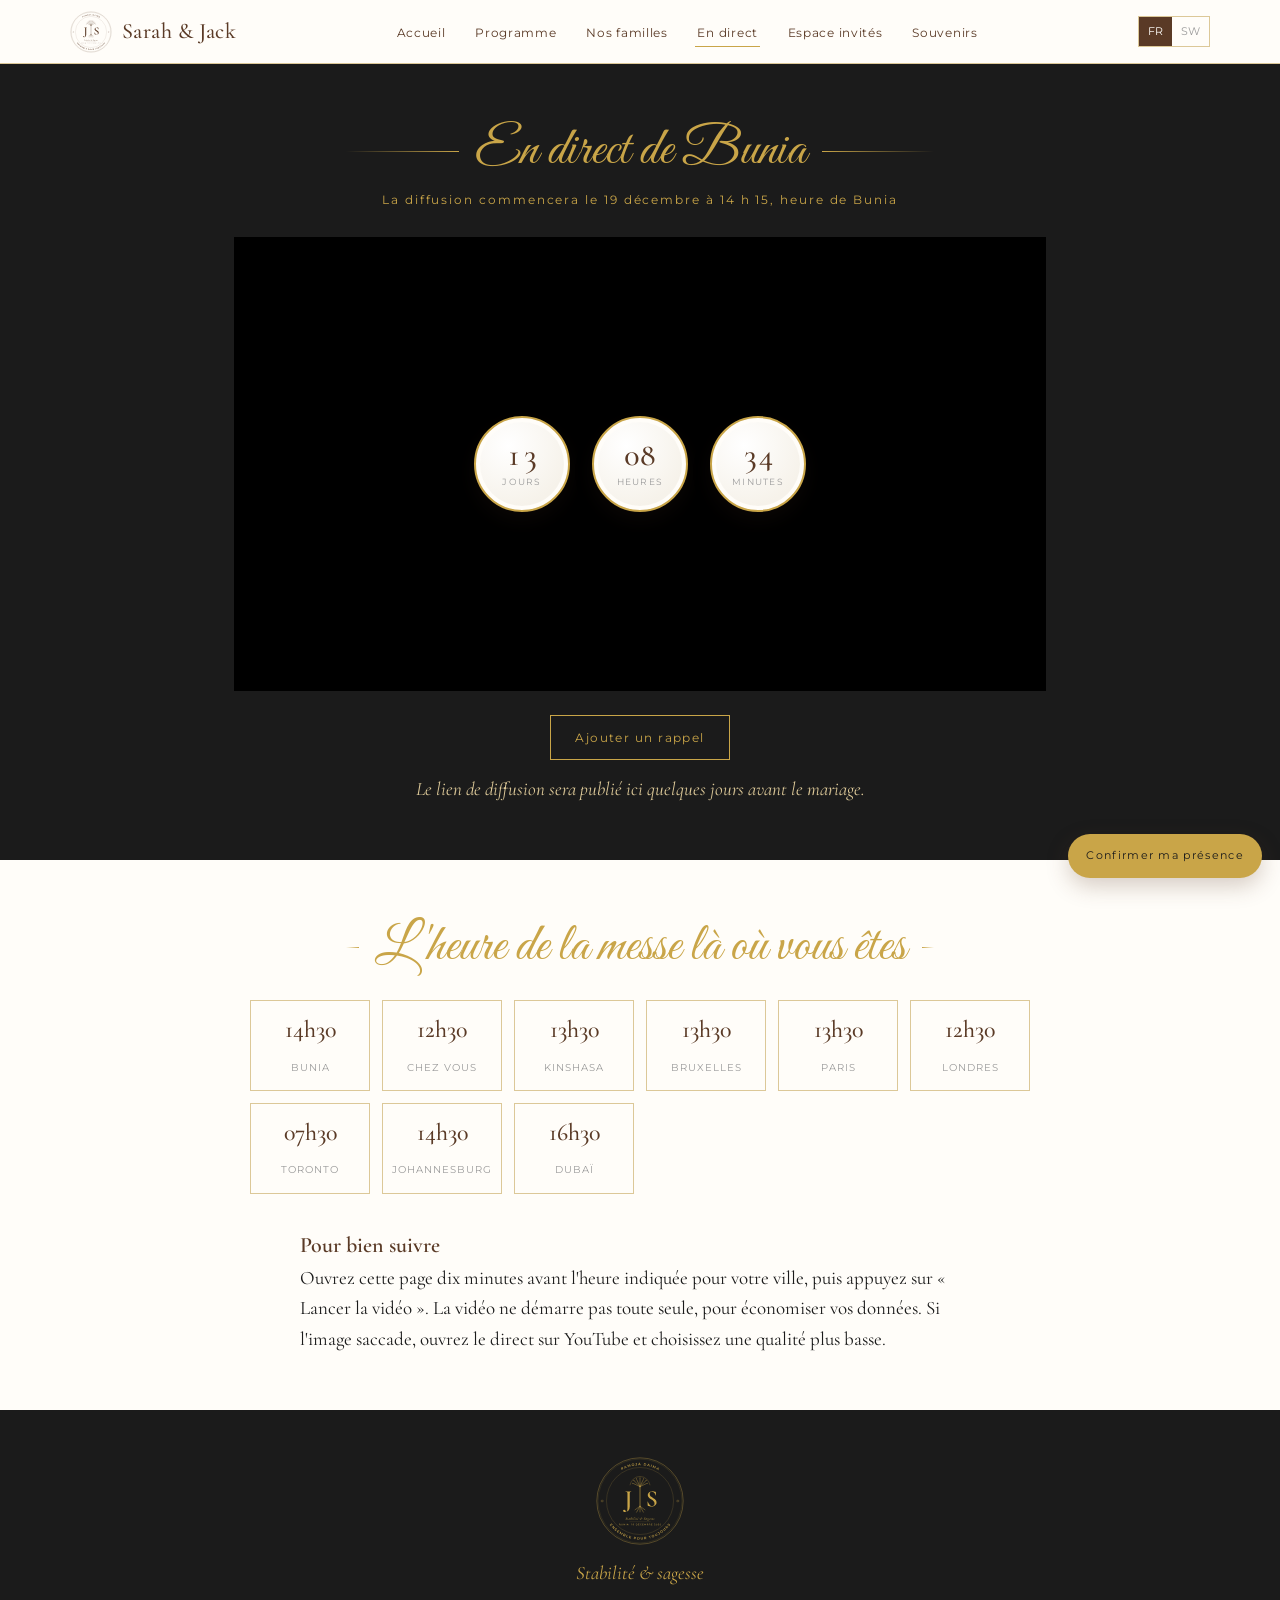
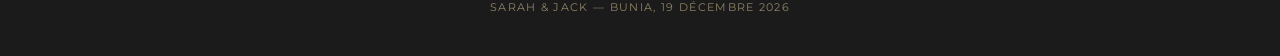
==== direct/index.html @ a88bd7ff "Integrate multipage site and animated florals" ====
<!DOCTYPE html>
<html lang="fr" data-racine="..">
<head>
<meta charset="UTF-8">
<meta name="viewport" content="width=device-width, initial-scale=1.0">
<title>En direct — Sarah &amp; Jack, 19 décembre 2026</title>
<meta name="description" content="Mariage de Sarah et Jack, Bunia, 19 décembre 2026. Pamoja daima.">
<link rel="icon" href="../assets/images/logo/favicon.png">
<link rel="manifest" href="../manifest.webmanifest">
<meta name="theme-color" content="#1B1B1B">
<link rel="preconnect" href="https://fonts.googleapis.com">
<link href="https://fonts.googleapis.com/css2?family=Cormorant+Garamond:ital,wght@0,400;0,500;0,600;1,400;1,500&family=Great+Vibes&family=Montserrat:wght@400;500;600&display=swap" rel="stylesheet">
<link rel="stylesheet" href="../assets/css/site.css">
<script src="../assets/js/config.js"></script>
<script src="../assets/data/translations.js"></script>
<script src="../assets/data/familles.js"></script>
<script src="../assets/data/faq.js"></script>
</head>
<body data-page="direct">
<header class="nav">
  <div class="in">
    <a class="logo" href="../index.html"><img src="../assets/images/logo/sceau-cafe.svg" alt="Monogramme J et S"><b>Sarah &amp; Jack</b></a>
    <nav aria-label="Navigation principale"><ul>
      <li><a href="../index.html" data-nav="accueil" data-i18n="nav.accueil">Accueil</a></li>
      <li><a href="../programme/index.html" data-nav="programme" data-i18n="nav.programme">Programme</a></li>
      <li><a href="../familles/index.html" data-nav="familles" data-i18n="nav.familles">Nos familles</a></li>
      <li><a href="../direct/index.html" data-nav="direct" data-i18n="nav.direct">En direct</a></li>
      <li><a href="../invites/index.html" data-nav="invites" data-i18n="nav.invites">Espace invités</a></li>
      <li><a href="../souvenirs/index.html" data-nav="souvenirs" data-i18n="nav.souvenirs">Souvenirs</a></li>
    </ul></nav>
    <div class="lang" role="group" aria-label="Langue"><button data-lang="fr" aria-pressed="true">FR</button><button data-lang="sw" aria-pressed="false">SW</button></div>
  </div>
</header>


<section class="sombre">
  <div class="colonne">
    <div class="orne"><h1 id="direct-titre" data-i18n="direct.titre">En direct de Bunia</h1></div>
    <p class="direct-etat" id="direct-etat"></p>
    <div class="ecran" id="ecran"></div>
    <div class="rediff cache" id="rediff"></div>
    <p class="centre" style="margin-top:20px;display:flex;gap:10px;justify-content:center;flex-wrap:wrap">
      <a class="lien" id="ouvrir-yt" href="#" target="_blank" rel="noopener" data-requiert="youtube" data-i18n="direct.ouvrir">Ouvrir sur YouTube</a>
      <a class="lien" href="#" data-ics="direct" data-i18n="direct.rappel">Ajouter un rappel</a>
    </p>
    <p class="centre" style="margin-top:14px;color:var(--champ);font-style:italic" data-requiert-aucun="youtube">Le lien de diffusion sera publié ici quelques jours avant le mariage.</p>
  </div>
</section>
<section>
  <div class="colonne">
    <div class="orne"><h2 data-i18n="direct.fuseaux">L'heure de la messe là où vous êtes</h2></div>
    <div class="fuseaux" id="fuseaux"></div>
    <div class="etroit" style="margin-top:34px">
      <h3 style="font-weight:600;font-size:22px;color:var(--cafe)">Pour bien suivre</h3>
      <p>Ouvrez cette page dix minutes avant l'heure indiquée pour votre ville, puis appuyez sur « Lancer la vidéo ». La vidéo ne démarre pas toute seule, pour économiser vos données. Si l'image saccade, ouvrez le direct sur YouTube et choisissez une qualité plus basse.</p>
      <p style="margin-top:12px" data-requiert="assistanceJourJ"><span data-i18n="direct.aide">Besoin d'aide le jour J ?</span> <a data-wa="Bonjour, j'ai besoin d'aide pour suivre le direct du mariage.">Écrivez-nous sur WhatsApp</a>.</p>
    </div>
  </div>
</section>


<footer>
  <img src="../assets/images/logo/sceau-or.svg" alt="">
  <p class="devise" data-i18n="pied.devise">Stabilité &amp; sagesse</p>
  <p class="sans">SARAH &amp; JACK — BUNIA, 19 DÉCEMBRE 2026</p>
</footer>

<a class="flottant" id="flottant" href="../invites/index.html#rsvp"><span data-i18n="rsvp.bouton">Confirmer ma présence</span></a>

<nav class="bas" aria-label="Navigation mobile">
  <a href="../index.html" data-nav="accueil"><svg viewBox="0 0 24 24"><path d="M3 11l9-8 9 8v10H3z"/></svg><span data-i18n="nav.accueil">Accueil</span></a>
  <a href="../programme/index.html" data-nav="programme"><svg viewBox="0 0 24 24"><circle cx="12" cy="12" r="9"/><path d="M12 7v5l3 2"/></svg><span data-i18n="nav.programme">Programme</span></a>
  <a href="../familles/index.html" data-nav="familles"><svg viewBox="0 0 24 24"><path d="M12 21V11M12 11c-4 0-6-3-6-6 3 0 6 2 6 6zm0 0c4 0 6-3 6-6-3 0-6 2-6 6zM6 21h12"/></svg><span>Familles</span></a>
  <a href="../direct/index.html" data-nav="direct"><svg viewBox="0 0 24 24"><rect x="3" y="5" width="18" height="14" rx="2"/><path d="M10 9l5 3-5 3z"/></svg><span>Direct</span></a>
  <button data-ouvre-feuille><svg viewBox="0 0 24 24"><path d="M4 7h16M4 12h16M4 17h16"/></svg><span data-i18n="nav.plus">Plus</span></button>
</nav>
<div class="feuille" id="feuille"><div class="panneau">
  <button class="fermer" data-ferme-feuille aria-label="Fermer">×</button>
  <a href="../invites/index.html#rsvp">RSVP</a>
  <a href="../invites/index.html#venir" data-i18n="invites.venir">Venir à Bunia</a>
  <a href="../invites/index.html#tenues" data-i18n="invites.tenues">Tenues</a>
  <a href="../invites/index.html#cadeaux" data-i18n="invites.cadeaux">Cadeaux</a>
  <a href="../invites/index.html#table" data-i18n="invites.table">Ma table</a>
  <a href="../invites/index.html#faq" data-i18n="invites.faq">Questions fréquentes</a>
  <a href="../souvenirs/index.html" data-i18n="nav.souvenirs">Souvenirs</a>
</div></div>

<script src="../assets/js/app.js"></script>
<script src="../assets/js/pages.js"></script>
</body>
</html>
---- assets/css/site.css ----
:root{
  --noir:#1B1B1B;--or:#C9A548;--champ:#DCC898;--ivoire:#F6F2EA;--cafe:#5A3A26;--gris:#9C9C9C;--blanc:#FFFDF9;--sable:#D5BE9A;
  --nav-h:64px;--bas-h:62px;
}
*{margin:0;padding:0;box-sizing:border-box}
html{scroll-behavior:smooth;overflow-x:hidden}
body{font-family:'Cormorant Garamond',Georgia,serif;font-size:19px;line-height:1.6;color:var(--noir);background:var(--blanc);padding-top:var(--nav-h);overflow-x:hidden}
img{max-width:100%;display:block}
a{color:inherit}
a:focus-visible,button:focus-visible,input:focus-visible,select:focus-visible,textarea:focus-visible{outline:2px solid var(--or);outline-offset:3px}
.script{font-family:'Great Vibes',cursive;font-weight:400}
.sans{font-family:'Montserrat',Arial,sans-serif}
.cache{display:none!important}
.visually-hidden{position:absolute;width:1px;height:1px;overflow:hidden;clip:rect(0 0 0 0)}

/* ---------- navigation haute ---------- */
.nav{position:fixed;top:0;left:0;right:0;height:var(--nav-h);z-index:20;background:rgba(255,253,249,.94);backdrop-filter:blur(8px);border-bottom:1px solid var(--champ)}
.nav .in{max-width:1180px;margin:0 auto;height:100%;display:flex;align-items:center;justify-content:space-between;padding:0 20px;gap:16px}
.nav .logo{display:flex;align-items:center;gap:10px;text-decoration:none}
.nav .logo img{width:42px;height:42px}
.nav .logo b{font-weight:500;font-size:22px;color:var(--cafe);letter-spacing:.02em}
.nav ul{display:flex;gap:clamp(12px,2vw,28px);list-style:none}
.nav ul a{font-family:'Montserrat',sans-serif;font-size:12px;letter-spacing:.06em;text-decoration:none;color:var(--cafe);padding:6px 2px;border-bottom:1.5px solid transparent}
.nav ul a[aria-current=page]{border-bottom-color:var(--or)}
.lang{font-family:'Montserrat',sans-serif;font-size:11px;letter-spacing:.1em;display:flex;border:1px solid var(--champ)}
.lang button{font:inherit;background:none;border:0;padding:6px 9px;color:var(--gris);cursor:pointer}
.lang button[aria-pressed=true]{background:var(--cafe);color:var(--blanc)}
@media (max-width:820px){.nav ul{display:none} body{padding-bottom:var(--bas-h)}}

/* ---------- barre basse mobile ---------- */
.bas{display:none;position:fixed;bottom:0;left:0;right:0;height:var(--bas-h);z-index:20;background:var(--blanc);border-top:1px solid var(--champ);padding-bottom:env(safe-area-inset-bottom)}
.bas a,.bas button{flex:1;display:flex;flex-direction:column;align-items:center;justify-content:center;gap:3px;text-decoration:none;font-family:'Montserrat',sans-serif;font-size:10px;letter-spacing:.06em;color:var(--gris);background:none;border:0;cursor:pointer}
.bas a[aria-current=page]{color:var(--cafe)}
.bas svg{width:22px;height:22px;stroke:currentColor;fill:none;stroke-width:1.5;stroke-linecap:round;stroke-linejoin:round}
@media (max-width:820px){.bas{display:flex}}
.feuille{position:fixed;inset:0;z-index:30;background:rgba(27,27,27,.5);display:none}
.feuille.on{display:block}
.feuille .panneau{position:absolute;left:0;right:0;bottom:0;background:var(--blanc);border-radius:18px 18px 0 0;padding:16px 20px calc(20px + env(safe-area-inset-bottom))}
.feuille .panneau a{display:block;padding:13px 4px;border-bottom:1px solid var(--ivoire);text-decoration:none;font-size:20px;color:var(--cafe)}
.feuille .fermer{float:right;font:inherit;background:none;border:0;font-size:26px;color:var(--gris);cursor:pointer}

/* ---------- bouton RSVP flottant ---------- */
.flottant{position:fixed;right:18px;bottom:calc(var(--bas-h) + 14px);z-index:19;font-family:'Montserrat',sans-serif;font-size:11px;letter-spacing:.12em;text-decoration:none;background:var(--or);color:var(--noir);padding:13px 18px;border-radius:999px;box-shadow:0 8px 22px rgba(90,58,38,.25)}
.flottant.fait{background:var(--cafe);color:var(--blanc)}
@media (min-width:821px){.flottant{bottom:22px}}

/* ---------- éléments communs ---------- */
.colonne{max-width:1080px;margin:0 auto;padding:0 20px}
.etroit{max-width:720px;margin:0 auto;padding:0 20px}
section{padding:56px 0}
.orne{display:flex;align-items:center;justify-content:center;gap:16px;margin:0 auto 8px;max-width:620px;padding:0 16px}
.orne::before,.orne::after{content:"";flex:1;height:1px;background:linear-gradient(90deg,transparent,var(--or))}
.orne::after{background:linear-gradient(90deg,var(--or),transparent)}
.orne h1,.orne h2{font-family:'Great Vibes',cursive;font-weight:400;font-size:clamp(34px,6.5vw,54px);color:var(--or);text-align:center;line-height:1.15}
@media (min-width:700px){.orne h1,.orne h2{white-space:nowrap}}
body[data-page=invites] .flottant{display:none}
.sous{font-family:'Montserrat',sans-serif;font-size:12px;letter-spacing:.14em;color:var(--gris);text-align:center}
.centre{text-align:center}
.bouton{display:inline-block;font-family:'Montserrat',sans-serif;font-size:12px;letter-spacing:.14em;text-decoration:none;padding:14px 30px;background:var(--or);color:var(--noir);border:1px solid var(--or);cursor:pointer;transition:background .2s}
.bouton:hover{background:var(--champ)}
.lien{display:inline-block;font-family:'Montserrat',sans-serif;font-size:12px;letter-spacing:.12em;text-decoration:none;padding:12px 24px;border:1px solid var(--cafe);color:var(--cafe);background:transparent;cursor:pointer;transition:background .2s,color .2s}
.lien:hover{background:var(--cafe);color:var(--blanc)}
.sombre{background:var(--noir);color:var(--ivoire)}
.sombre .orne h2{color:var(--or)} .sombre .lien{border-color:var(--or);color:var(--or)} .sombre .lien:hover{background:var(--or);color:var(--noir)}
.ivoire{background:var(--ivoire)}
.compte{display:flex;justify-content:center;gap:clamp(8px,2.4vw,22px);flex-wrap:wrap}
.compte div{width:clamp(66px,16vw,96px);height:clamp(66px,16vw,96px);border-radius:50%;border:2px solid var(--or);background:radial-gradient(circle at 35% 30%,#fff,var(--ivoire) 70%);display:flex;flex-direction:column;justify-content:center;align-items:center;box-shadow:inset 0 0 0 4px var(--blanc),0 8px 20px rgba(90,58,38,.12)}
.compte b{font-size:clamp(22px,4.5vw,32px);font-weight:500;color:var(--cafe);line-height:1;font-variant-numeric:tabular-nums}
.compte span{font-family:'Montserrat',sans-serif;font-size:9px;letter-spacing:.14em;color:var(--gris);margin-top:4px;text-transform:uppercase}
.bandeau-jour{background:var(--or);color:var(--noir);text-align:center;font-family:'Montserrat',sans-serif;font-size:12px;letter-spacing:.12em;padding:10px 16px}

/* ---------- accueil ---------- */
.heros{display:grid;grid-template-columns:1.05fr 1fr;gap:40px;align-items:center;padding:40px 20px 20px;max-width:1080px;margin:0 auto}
.heros .photo{position:relative;isolation:isolate}
.heros .portrait{position:relative;z-index:1;clip-path:url(#tache);width:100%}
.heros .fleur{position:absolute;z-index:2;top:0;width:clamp(190px,21vw,300px);pointer-events:none;opacity:1}
.heros .fleur img{width:100%;height:auto;clip-path:none}
.heros .fleur-gauche{left:-38%;animation:fleur-entree-gauche .9s cubic-bezier(.2,.75,.3,1) both}
.heros .fleur-droite{right:-55%;animation:fleur-entree-droite .9s .14s cubic-bezier(.2,.75,.3,1) both}
.heros .fleur-gauche img{transform-origin:78% 78%;animation:fleur-balance-gauche 6.5s .9s ease-in-out infinite}
.heros .fleur-droite img{transform-origin:22% 78%;transform:scaleX(-1);animation:fleur-balance-droite 7.2s 1.05s ease-in-out infinite}
@keyframes fleur-entree-gauche{from{opacity:0;transform:translate(-22px,14px) scale(.94)}to{opacity:1;transform:translate(0) scale(1)}}
@keyframes fleur-entree-droite{from{opacity:0;transform:translate(22px,14px) scale(.94)}to{opacity:1;transform:translate(0) scale(1)}}
@keyframes fleur-balance-gauche{0%,100%{transform:rotate(-2.2deg) translateY(0)}50%{transform:rotate(2.2deg) translateY(-7px)}}
@keyframes fleur-balance-droite{0%,100%{transform:scaleX(-1) rotate(-2deg) translateY(0)}50%{transform:scaleX(-1) rotate(2deg) translateY(-6px)}}
.heros .texte{text-align:center}
.bandeau{display:inline-block;background:var(--cafe);padding:1.5px;clip-path:polygon(18px 0,calc(100% - 18px) 0,100% 50%,calc(100% - 18px) 100%,18px 100%,0 50%)}
.bandeau .in{background:var(--blanc);padding:8px 40px;clip-path:polygon(17px 0,calc(100% - 17px) 0,calc(100% - 1.5px) 50%,calc(100% - 17px) 100%,17px 100%,1.5px 50%)}
.bandeau h1{font-weight:500;font-size:clamp(40px,7vw,64px);line-height:1.05;color:var(--cafe)}
.bandeau h1 span{color:var(--or);font-style:italic}
.heros .devise{font-style:italic;color:var(--cafe);margin-top:12px}
.heros .date{font-size:22px;margin:14px 0 20px}
.heros .compte{margin-bottom:26px}
@media (max-width:820px){.heros{grid-template-columns:1fr;gap:20px;padding-top:34px}.heros .photo{max-width:420px;margin:0 auto}.heros .fleur{top:-4%;width:clamp(145px,36vw,210px)}.heros .fleur-gauche{left:-20%}.heros .fleur-droite{right:-20%}}
@media (max-width:480px){.heros .fleur{top:-4%;width:145px}.heros .fleur-gauche{left:-5%}.heros .fleur-droite{right:-14%}}
.resume{display:grid;grid-template-columns:repeat(3,1fr);gap:18px;max-width:1080px;margin:0 auto;padding:0 20px}
.resume a{text-decoration:none;text-align:center;padding:26px 18px;border:1.5px solid var(--or);border-radius:6px;background:var(--blanc)}
.resume a b{display:block;font-weight:600;font-size:22px}
.resume a .h{font-family:'Montserrat',sans-serif;font-size:12px;letter-spacing:.14em;color:var(--or);margin:4px 0 6px}
.resume a.milieu{background:var(--ivoire)} .resume a.soir{background:var(--noir);color:var(--ivoire)} .resume a.soir b{color:var(--or)}
@media (max-width:820px){.resume{display:flex;overflow-x:auto;scroll-snap-type:x mandatory;gap:14px;padding-bottom:8px}.resume a{flex:0 0 78%;scroll-snap-align:center}}
.deux{display:grid;grid-template-columns:1fr 1fr;gap:20px;max-width:1080px;margin:0 auto;padding:0 20px}
@media (max-width:700px){.deux{grid-template-columns:1fr}}
.grande{padding:34px 26px;border:1.5px solid var(--champ);background:var(--ivoire);text-align:center}
.grande.sombre{border-color:var(--or)}
.grande h2{font-weight:500;font-size:30px;color:var(--cafe)} .grande.sombre h2{color:var(--or)}
.grande p{margin:10px auto 18px;max-width:40ch}
.grande .etat{font-family:'Montserrat',sans-serif;font-size:11px;letter-spacing:.12em;color:var(--champ);margin-bottom:12px}

/* ---------- programme ---------- */
.moment{display:grid;grid-template-columns:1fr 1.2fr;gap:30px;align-items:center;padding:36px 0;border-bottom:1px solid var(--champ)}
.moment:last-of-type{border-bottom:0}
.moment img{width:100%;max-width:340px;margin:0 auto;border:1px solid var(--champ)}
.moment.noir img{border-color:var(--noir);border-width:5px}
.moment .h{font-family:'Montserrat',sans-serif;font-size:13px;letter-spacing:.2em;color:var(--or)}
.moment h2{font-weight:500;font-size:34px;margin:6px 0 2px}
.moment .lieu{font-style:italic;font-size:20px}
.moment .att{font-style:italic;color:var(--gris)}
.moment p{margin-top:10px;max-width:52ch}
.moment .actions{margin-top:16px;display:flex;gap:10px;flex-wrap:wrap}
@media (max-width:700px){.moment{grid-template-columns:1fr}}

/* ---------- familles ---------- */
.arbre{max-width:640px;margin:10px auto 0}
.onglets{display:flex;justify-content:center;gap:0;margin:30px auto 26px;max-width:560px;border:1px solid var(--champ)}
.onglets button{flex:1;font-family:'Cormorant Garamond',serif;font-size:20px;padding:12px;border:0;background:none;color:var(--gris);cursor:pointer}
.onglets button[aria-selected=true]{background:var(--cafe);color:var(--blanc)}
.groupe{margin:30px auto 0;max-width:900px}
.groupe h3{font-family:'Montserrat',sans-serif;font-size:11px;letter-spacing:.16em;color:var(--gris);text-align:center;margin-bottom:16px;text-transform:uppercase}
.membres{display:grid;gap:16px;grid-template-columns:repeat(auto-fit,minmax(220px,1fr));justify-items:center}
.membres.large{grid-template-columns:repeat(auto-fit,minmax(280px,1fr))}
.membres.compact{grid-template-columns:repeat(auto-fit,minmax(170px,1fr))}
.fiche{text-align:center;width:100%;max-width:320px;padding:18px 14px;background:var(--blanc);border:1px solid var(--champ)}
.fiche .visage{width:110px;height:110px;border-radius:50%;margin:0 auto 12px;overflow:hidden;background:var(--sable);display:flex;align-items:center;justify-content:center;font-size:36px;font-weight:600;color:var(--cafe)}
.fiche .visage img{width:100%;height:100%;object-fit:cover}
.membres.large .fiche .visage{width:150px;height:150px}
.membres.compact .fiche .visage{width:72px;height:72px;font-size:24px}
.fiche b{display:block;font-weight:600;font-size:21px}
.fiche small{display:block;font-family:'Montserrat',sans-serif;font-size:11px;letter-spacing:.08em;color:var(--gris);margin-top:2px}
.fiche q{display:block;margin-top:10px;font-style:italic;color:var(--cafe)}
.voix{display:grid;grid-template-columns:1fr 1fr;gap:20px;max-width:720px;margin:20px auto 0;padding:0 20px}
@media (max-width:560px){.voix{grid-template-columns:1fr}}
.voix div{border:1.5px solid var(--or);padding:20px;background:var(--blanc);text-align:center}
.voix audio{width:100%;margin-top:10px}

/* ---------- direct ---------- */
.direct-etat{font-family:'Montserrat',sans-serif;font-size:12px;letter-spacing:.16em;color:var(--or);text-align:center}
.direct-etat.live::before{content:"";display:inline-block;width:10px;height:10px;border-radius:50%;background:#E23D3D;margin-right:8px;animation:pulse 1.6s infinite}
@keyframes pulse{0%,100%{opacity:1}50%{opacity:.3}}
.ecran{max-width:820px;margin:24px auto 0;aspect-ratio:16/9;background:#000;border:4px solid var(--noir);display:flex;flex-direction:column;align-items:center;justify-content:center;color:var(--champ);text-align:center;padding:20px;gap:14px}
.ecran iframe{width:100%;height:100%;border:0}
.ecran .attente{font-style:italic;font-size:22px}
.fuseaux{display:grid;grid-template-columns:repeat(auto-fit,minmax(120px,1fr));gap:12px;max-width:820px;margin:22px auto 0;padding:0 20px}
.fuseaux div{border:1px solid var(--champ);padding:10px 8px;background:var(--blanc);text-align:center}
.fuseaux b{display:block;font-size:24px;font-weight:500;color:var(--cafe)}
.fuseaux span{font-family:'Montserrat',sans-serif;font-size:10px;letter-spacing:.1em;color:var(--gris)}
.sombre .fuseaux div{background:transparent;border-color:rgba(220,200,152,.35)} .sombre .fuseaux b{color:var(--or)}
.rediff{max-width:720px;margin:20px auto 0;padding:0 20px;display:grid;gap:10px}
.rediff a{display:flex;justify-content:space-between;align-items:center;padding:14px 18px;border:1px solid var(--or);text-decoration:none;color:var(--ivoire)}

/* ---------- espace invités ---------- */
.cartes{display:grid;grid-template-columns:repeat(3,1fr);gap:14px;max-width:900px;margin:26px auto 0;padding:0 20px}
@media (max-width:640px){.cartes{grid-template-columns:repeat(2,1fr)}}
.cartes button{font-family:'Cormorant Garamond',serif;font-size:22px;padding:26px 12px;border:1.5px solid var(--or);background:var(--blanc);color:var(--cafe);cursor:pointer;display:flex;flex-direction:column;align-items:center;gap:8px}
.cartes button[aria-expanded=true]{background:var(--cafe);color:var(--blanc);border-color:var(--cafe)}
.cartes svg{width:32px;height:32px;stroke:currentColor;fill:none;stroke-width:1.4;stroke-linecap:round;stroke-linejoin:round}
.panneaux{max-width:760px;margin:26px auto 0;padding:0 20px}
.panneau{display:none;padding:26px;border:1px solid var(--champ);background:var(--ivoire)}
.panneau.on{display:block}
.panneau h2{font-weight:500;font-size:30px;color:var(--cafe);margin-bottom:12px}
.panneau h3{font-weight:600;font-size:21px;color:var(--cafe);margin:18px 0 4px}
.form{display:grid;gap:14px;margin-top:14px}
.form label{display:grid;gap:5px;font-size:17px}
.form input,.form select,.form textarea{font-family:'Cormorant Garamond',serif;font-size:18px;padding:10px 12px;background:var(--blanc);border:1px solid var(--champ);color:var(--noir);border-radius:2px;width:100%}
.form fieldset{border:1px solid var(--champ);padding:12px 14px}
.form legend{padding:0 6px;font-size:17px}
.form .ligne{display:flex;flex-wrap:wrap;gap:8px 18px}
.form .ligne label{flex-direction:row;display:flex;align-items:center;gap:8px}
.form .ligne input{width:18px;height:18px;accent-color:var(--or)}
.form .deuxcol{display:grid;grid-template-columns:1fr 1fr;gap:14px}
@media (max-width:520px){.form .deuxcol{grid-template-columns:1fr}}
.form .etat{font-style:italic;color:var(--cafe);min-height:1.4em}
.form .piege{position:absolute;left:-9999px}
.accordeon details{border-bottom:1px solid var(--champ)}
.accordeon summary{cursor:pointer;padding:14px 0;font-size:20px;font-weight:600;color:var(--cafe);list-style:none}
.accordeon summary::after{content:"+";float:right;color:var(--or)}
.accordeon details[open] summary::after{content:"–"}
.accordeon details p{padding:0 0 16px}
.pastilles{display:flex;gap:10px;margin:10px 0 14px}
.pastilles i{width:36px;height:36px;border-radius:50%;display:block;border:1px solid rgba(0,0,0,.12)}
.canaux{display:flex;flex-wrap:wrap;gap:10px;margin-top:12px}
.canaux span{font-family:'Montserrat',sans-serif;font-size:12px;border:1px solid var(--cafe);color:var(--cafe);padding:10px 16px;background:var(--blanc)}
.res{margin-top:14px;font-size:24px} .res b{color:var(--or);font-weight:500}

/* ---------- souvenirs ---------- */
.ligne-temps{position:relative;max-width:820px;margin:34px auto 0;padding:10px 20px}
.ligne-temps::before{content:"";position:absolute;left:50%;top:0;bottom:0;width:1.5px;background:var(--or);transform:translateX(-50%)}
.etape{position:relative;width:50%;padding:0 44px 40px 0;text-align:right}
.etape:nth-child(even){margin-left:50%;padding:0 0 40px 44px;text-align:left}
.etape::after{content:"";position:absolute;top:10px;right:-8px;width:14px;height:14px;border-radius:50%;background:var(--or);border:3px solid var(--ivoire);box-shadow:0 0 0 1.5px var(--or)}
.etape:nth-child(even)::after{right:auto;left:-8px}
.etape h3{font-weight:600;font-size:24px;color:var(--cafe)}
.etape .q{font-family:'Montserrat',sans-serif;font-size:11px;letter-spacing:.12em;color:var(--or);margin:2px 0 8px}
@media (max-width:600px){.ligne-temps::before{left:30px}.etape,.etape:nth-child(even){width:100%;margin:0;padding:0 0 34px 36px;text-align:left}.etape::after,.etape:nth-child(even)::after{left:3px;right:auto}}
.galerie{display:grid;grid-template-columns:repeat(3,1fr);gap:12px;max-width:900px;margin:26px auto 0;padding:0 20px}
@media (max-width:640px){.galerie{grid-template-columns:repeat(2,1fr)}}
.galerie figure{border:1.5px solid var(--champ);padding:6px;background:var(--blanc);aspect-ratio:4/5}
.galerie img{width:100%;height:100%;object-fit:cover}
.messages{max-width:640px;margin:22px auto 0;padding:0 20px;display:grid;gap:12px}
.msg{border-left:2px solid var(--or);padding:8px 16px;background:var(--blanc)} .msg b{color:var(--cafe);font-weight:600}

footer{background:var(--noir);color:var(--champ);text-align:center;padding:46px 20px 40px}
footer img{width:90px;margin:0 auto 12px}
footer .devise{color:var(--or);font-style:italic}
footer .sans{font-size:11px;letter-spacing:.12em;opacity:.6;margin-top:10px}
@media (prefers-reduced-motion:reduce){*{animation:none!important;transition:none!important}}
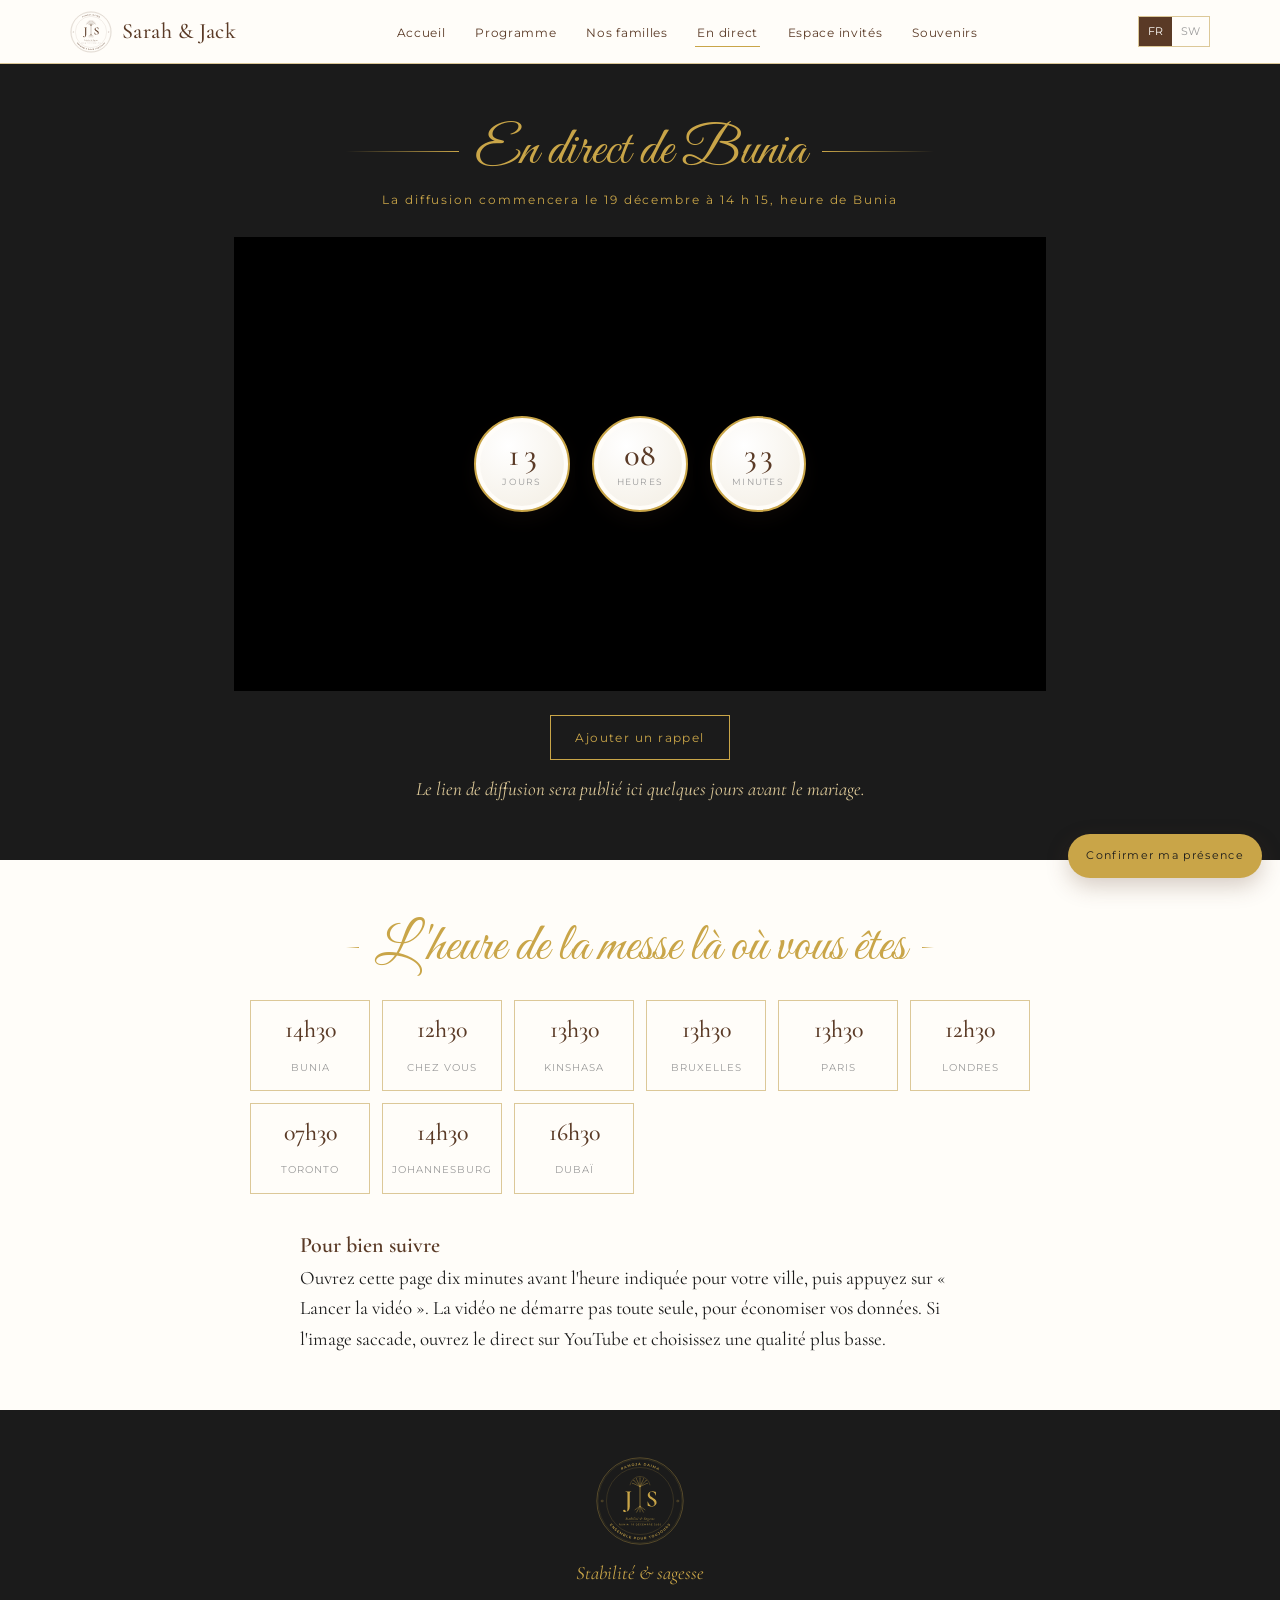
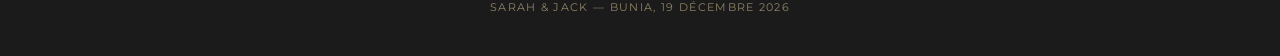
==== commit 5b617019: "Layer mobile florals behind portrait" ====
--- a/direct/index.html
+++ b/direct/index.html
@@ -2,7 +2,7 @@
 <html lang="fr" data-racine="..">
 <head>
 <meta charset="UTF-8">
-<meta name="viewport" content="width=device-width, initial-scale=1.0">
+<meta name="viewport" content="width=device-width, initial-scale=1.0, viewport-fit=cover">
 <title>En direct — Sarah &amp; Jack, 19 décembre 2026</title>
 <meta name="description" content="Mariage de Sarah et Jack, Bunia, 19 décembre 2026. Pamoja daima.">
 <link rel="icon" href="../assets/images/logo/favicon.png">
@@ -10,7 +10,7 @@
 <meta name="theme-color" content="#1B1B1B">
 <link rel="preconnect" href="https://fonts.googleapis.com">
 <link href="https://fonts.googleapis.com/css2?family=Cormorant+Garamond:ital,wght@0,400;0,500;0,600;1,400;1,500&family=Great+Vibes&family=Montserrat:wght@400;500;600&display=swap" rel="stylesheet">
-<link rel="stylesheet" href="../assets/css/site.css">
+<link rel="stylesheet" href="../assets/css/site.css?v=20260902-3">
 <script src="../assets/js/config.js"></script>
 <script src="../assets/data/translations.js"></script>
 <script src="../assets/data/familles.js"></script>
--- a/assets/css/site.css
+++ b/assets/css/site.css
@@ -1,6 +1,6 @@
 :root{
   --noir:#1B1B1B;--or:#C9A548;--champ:#DCC898;--ivoire:#F6F2EA;--cafe:#5A3A26;--gris:#9C9C9C;--blanc:#FFFDF9;--sable:#D5BE9A;
-  --nav-h:64px;--bas-h:62px;
+  --nav-h:64px;--bas-h:62px;--safe-bottom:env(safe-area-inset-bottom,0px);
 }
 *{margin:0;padding:0;box-sizing:border-box}
 html{scroll-behavior:smooth;overflow-x:hidden}
@@ -25,14 +25,14 @@
 .lang{font-family:'Montserrat',sans-serif;font-size:11px;letter-spacing:.1em;display:flex;border:1px solid var(--champ)}
 .lang button{font:inherit;background:none;border:0;padding:6px 9px;color:var(--gris);cursor:pointer}
 .lang button[aria-pressed=true]{background:var(--cafe);color:var(--blanc)}
-@media (max-width:820px){.nav ul{display:none} body{padding-bottom:var(--bas-h)}}
+@media (max-width:960px){.nav ul{display:none} body{padding-bottom:calc(var(--bas-h) + var(--safe-bottom))}}
 
 /* ---------- barre basse mobile ---------- */
-.bas{display:none;position:fixed;bottom:0;left:0;right:0;height:var(--bas-h);z-index:20;background:var(--blanc);border-top:1px solid var(--champ);padding-bottom:env(safe-area-inset-bottom)}
-.bas a,.bas button{flex:1;display:flex;flex-direction:column;align-items:center;justify-content:center;gap:3px;text-decoration:none;font-family:'Montserrat',sans-serif;font-size:10px;letter-spacing:.06em;color:var(--gris);background:none;border:0;cursor:pointer}
+.bas{display:none;position:fixed;bottom:0;left:0;right:0;height:calc(var(--bas-h) + var(--safe-bottom));z-index:20;background:var(--blanc);border-top:1px solid var(--champ);padding:0 env(safe-area-inset-right,0px) var(--safe-bottom) env(safe-area-inset-left,0px)}
+.bas a,.bas button{flex:1;min-width:0;display:flex;flex-direction:column;align-items:center;justify-content:center;gap:3px;text-decoration:none;font-family:'Montserrat',sans-serif;font-size:10px;letter-spacing:.06em;color:var(--gris);background:none;border:0;cursor:pointer}
 .bas a[aria-current=page]{color:var(--cafe)}
 .bas svg{width:22px;height:22px;stroke:currentColor;fill:none;stroke-width:1.5;stroke-linecap:round;stroke-linejoin:round}
-@media (max-width:820px){.bas{display:flex}}
+@media (max-width:960px){.bas{display:flex}}
 .feuille{position:fixed;inset:0;z-index:30;background:rgba(27,27,27,.5);display:none}
 .feuille.on{display:block}
 .feuille .panneau{position:absolute;left:0;right:0;bottom:0;background:var(--blanc);border-radius:18px 18px 0 0;padding:16px 20px calc(20px + env(safe-area-inset-bottom))}
@@ -40,9 +40,9 @@
 .feuille .fermer{float:right;font:inherit;background:none;border:0;font-size:26px;color:var(--gris);cursor:pointer}
 
 /* ---------- bouton RSVP flottant ---------- */
-.flottant{position:fixed;right:18px;bottom:calc(var(--bas-h) + 14px);z-index:19;font-family:'Montserrat',sans-serif;font-size:11px;letter-spacing:.12em;text-decoration:none;background:var(--or);color:var(--noir);padding:13px 18px;border-radius:999px;box-shadow:0 8px 22px rgba(90,58,38,.25)}
+.flottant{position:fixed;right:max(18px,env(safe-area-inset-right,0px));bottom:calc(var(--bas-h) + var(--safe-bottom) + 14px);z-index:19;font-family:'Montserrat',sans-serif;font-size:11px;letter-spacing:.12em;text-decoration:none;background:var(--or);color:var(--noir);padding:13px 18px;border-radius:999px;box-shadow:0 8px 22px rgba(90,58,38,.25)}
 .flottant.fait{background:var(--cafe);color:var(--blanc)}
-@media (min-width:821px){.flottant{bottom:22px}}
+@media (min-width:961px){.flottant{bottom:22px}}
 
 /* ---------- éléments communs ---------- */
 .colonne{max-width:1080px;margin:0 auto;padding:0 20px}
@@ -91,7 +91,7 @@
 .heros .devise{font-style:italic;color:var(--cafe);margin-top:12px}
 .heros .date{font-size:22px;margin:14px 0 20px}
 .heros .compte{margin-bottom:26px}
-@media (max-width:820px){.heros{grid-template-columns:1fr;gap:20px;padding-top:34px}.heros .photo{max-width:420px;margin:0 auto}.heros .fleur{top:-4%;width:clamp(145px,36vw,210px)}.heros .fleur-gauche{left:-20%}.heros .fleur-droite{right:-20%}}
+@media (max-width:820px){.heros{grid-template-columns:1fr;gap:20px;padding-top:34px}.heros .photo{max-width:420px;margin:0 auto}.heros .fleur{z-index:0;top:-4%;width:clamp(145px,36vw,210px)}.heros .fleur-gauche{left:-20%}.heros .fleur-droite{right:-20%}}
 @media (max-width:480px){.heros .fleur{top:-4%;width:145px}.heros .fleur-gauche{left:-5%}.heros .fleur-droite{right:-14%}}
 .resume{display:grid;grid-template-columns:repeat(3,1fr);gap:18px;max-width:1080px;margin:0 auto;padding:0 20px}
 .resume a{text-decoration:none;text-align:center;padding:26px 18px;border:1.5px solid var(--or);border-radius:6px;background:var(--blanc)}
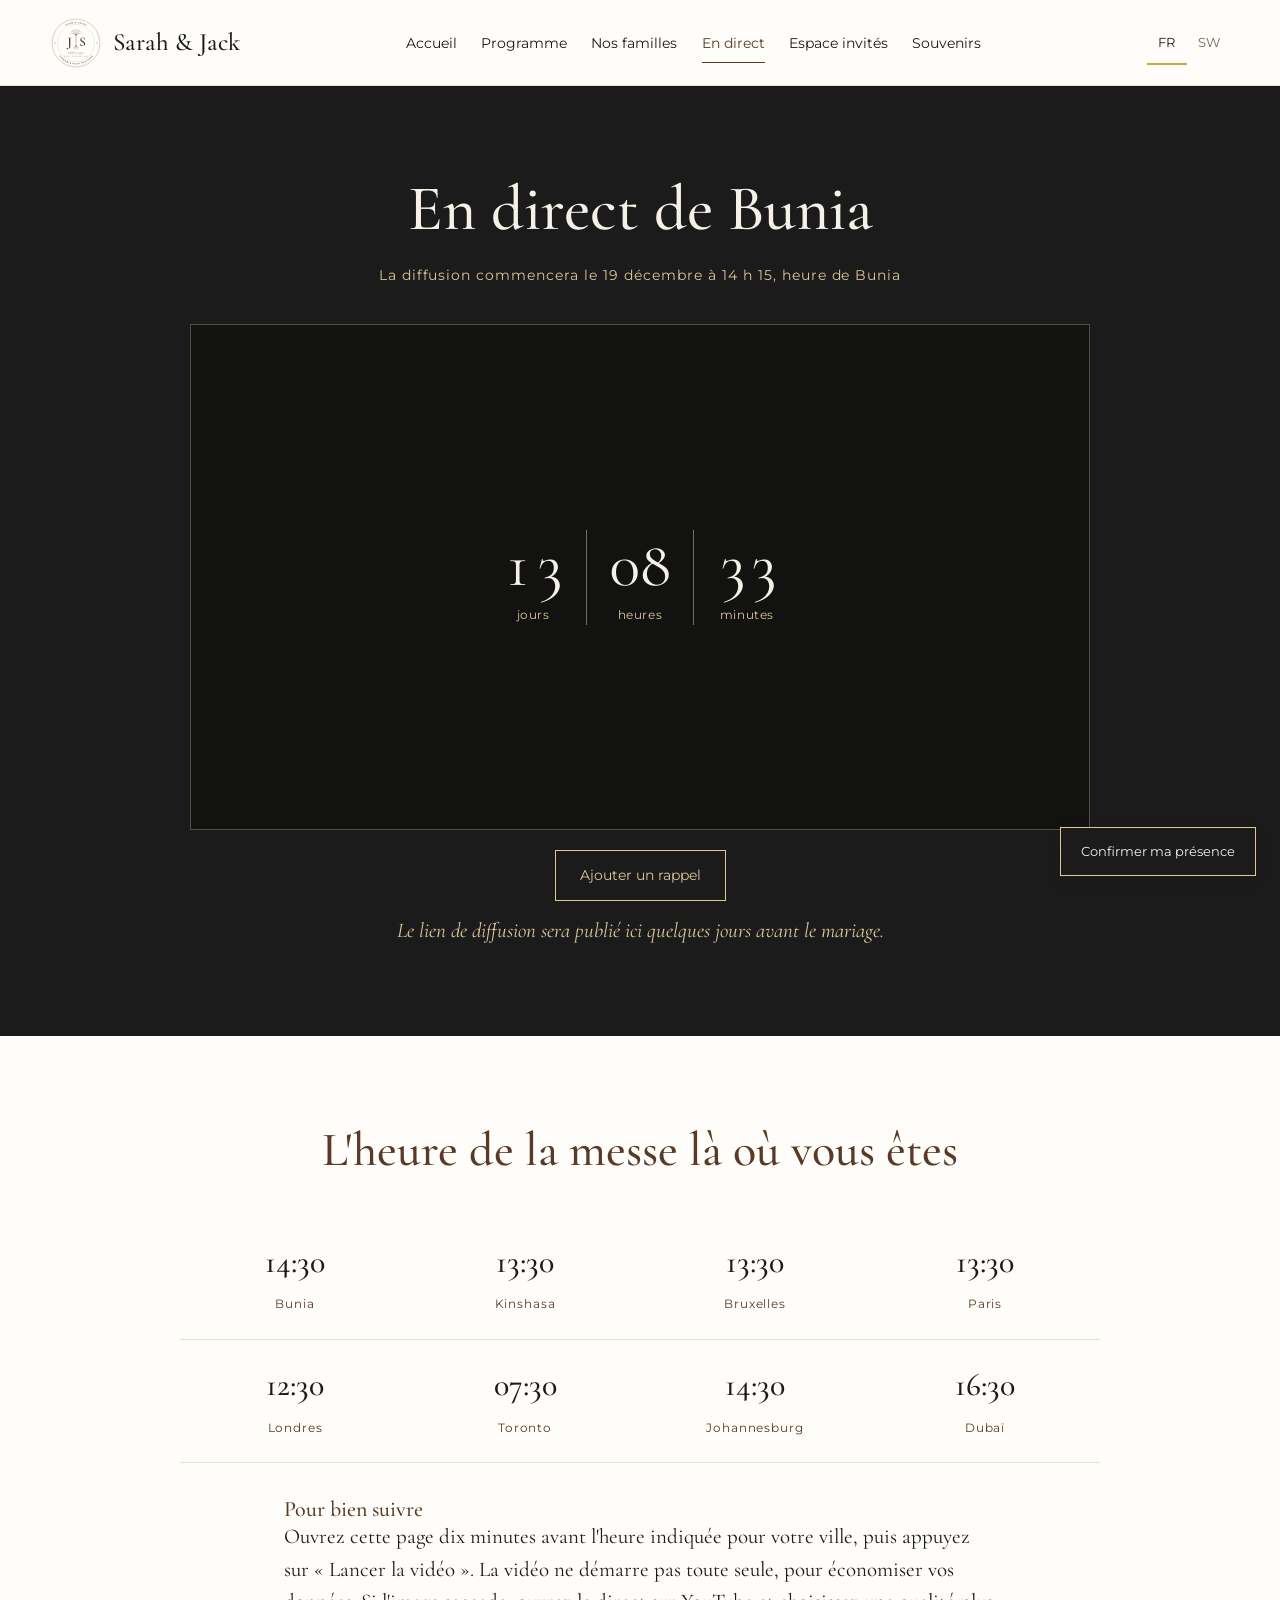
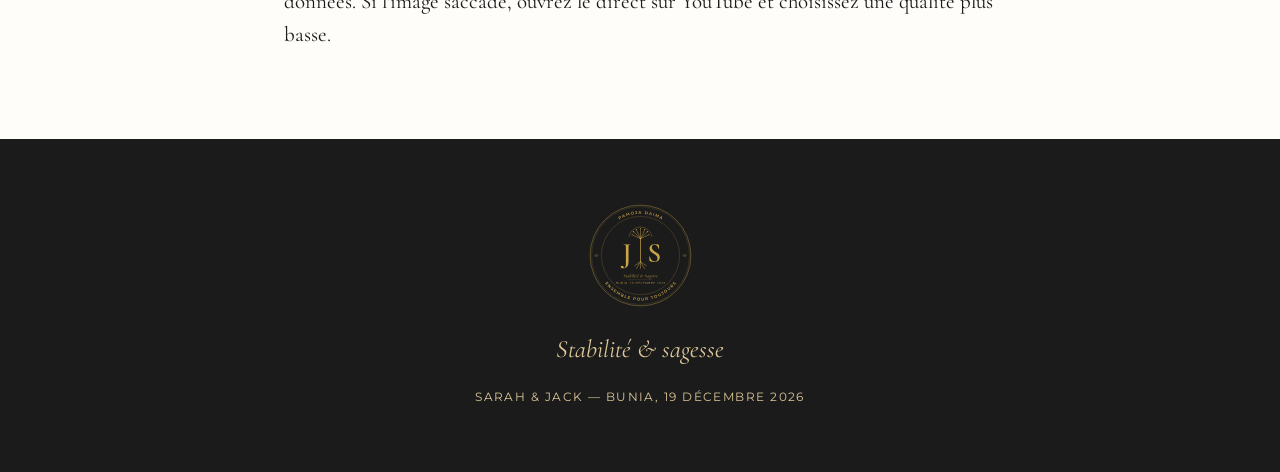
==== commit 9f6ecb82: "Publish approved wedding website refresh" ====
--- a/direct/index.html
+++ b/direct/index.html
@@ -1,90 +1,81 @@
 <!DOCTYPE html>
-<html lang="fr" data-racine="..">
+
+<html data-racine=".." lang="fr">
 <head>
-<meta charset="UTF-8">
-<meta name="viewport" content="width=device-width, initial-scale=1.0, viewport-fit=cover">
+<meta charset="utf-8"/>
+<meta content="width=device-width, initial-scale=1.0, viewport-fit=cover" name="viewport"/>
 <title>En direct — Sarah &amp; Jack, 19 décembre 2026</title>
-<meta name="description" content="Mariage de Sarah et Jack, Bunia, 19 décembre 2026. Pamoja daima.">
-<link rel="icon" href="../assets/images/logo/favicon.png">
-<link rel="manifest" href="../manifest.webmanifest">
-<meta name="theme-color" content="#1B1B1B">
-<link rel="preconnect" href="https://fonts.googleapis.com">
-<link href="https://fonts.googleapis.com/css2?family=Cormorant+Garamond:ital,wght@0,400;0,500;0,600;1,400;1,500&family=Great+Vibes&family=Montserrat:wght@400;500;600&display=swap" rel="stylesheet">
-<link rel="stylesheet" href="../assets/css/site.css?v=20260902-3">
+<meta content="Mariage de Sarah et Jack, Bunia, 19 décembre 2026. Pamoja daima." name="description"/>
+<link href="../assets/images/logo/favicon.png" rel="icon"/>
+<link href="../manifest.webmanifest" rel="manifest"/>
+<meta content="#1B1B1B" name="theme-color"/>
+<link href="../assets/css/site.css?v=20260906" rel="stylesheet"/>
 <script src="../assets/js/config.js"></script>
-<script src="../assets/data/translations.js"></script>
+<script src="../assets/data/translations.js?v=20260906-familles"></script>
 <script src="../assets/data/familles.js"></script>
 <script src="../assets/data/faq.js"></script>
 </head>
-<body data-page="direct">
+<body data-page="direct"><a class="skip-link" data-i18n="skip" href="#contenu">Aller au contenu</a>
 <header class="nav">
-  <div class="in">
-    <a class="logo" href="../index.html"><img src="../assets/images/logo/sceau-cafe.svg" alt="Monogramme J et S"><b>Sarah &amp; Jack</b></a>
-    <nav aria-label="Navigation principale"><ul>
-      <li><a href="../index.html" data-nav="accueil" data-i18n="nav.accueil">Accueil</a></li>
-      <li><a href="../programme/index.html" data-nav="programme" data-i18n="nav.programme">Programme</a></li>
-      <li><a href="../familles/index.html" data-nav="familles" data-i18n="nav.familles">Nos familles</a></li>
-      <li><a href="../direct/index.html" data-nav="direct" data-i18n="nav.direct">En direct</a></li>
-      <li><a href="../invites/index.html" data-nav="invites" data-i18n="nav.invites">Espace invités</a></li>
-      <li><a href="../souvenirs/index.html" data-nav="souvenirs" data-i18n="nav.souvenirs">Souvenirs</a></li>
-    </ul></nav>
-    <div class="lang" role="group" aria-label="Langue"><button data-lang="fr" aria-pressed="true">FR</button><button data-lang="sw" aria-pressed="false">SW</button></div>
-  </div>
+<div class="in">
+<a class="logo" href="../index.html"><img alt="Monogramme J et S" src="../assets/images/logo/sceau-cafe.svg"/><b>Sarah &amp; Jack</b></a>
+<nav aria-label="Navigation principale"><ul>
+<li><a data-i18n="nav.accueil" data-nav="accueil" href="../index.html">Accueil</a></li>
+<li><a data-i18n="nav.programme" data-nav="programme" href="../programme/index.html">Programme</a></li>
+<li><a data-i18n="nav.familles" data-nav="familles" href="../familles/index.html">Nos familles</a></li>
+<li><a data-i18n="nav.direct" data-nav="direct" href="../direct/index.html">En direct</a></li>
+<li><a data-i18n="nav.invites" data-nav="invites" href="../invites/index.html">Espace invités</a></li>
+<li><a data-i18n="nav.souvenirs" data-nav="souvenirs" href="../souvenirs/index.html">Souvenirs</a></li>
+</ul></nav>
+<div aria-label="Langue" class="lang" role="group"><button aria-pressed="true" data-lang="fr">FR</button><button aria-pressed="false" data-lang="sw">SW</button></div>
+</div>
 </header>
-
-
-<section class="sombre">
-  <div class="colonne">
-    <div class="orne"><h1 id="direct-titre" data-i18n="direct.titre">En direct de Bunia</h1></div>
-    <p class="direct-etat" id="direct-etat"></p>
-    <div class="ecran" id="ecran"></div>
-    <div class="rediff cache" id="rediff"></div>
-    <p class="centre" style="margin-top:20px;display:flex;gap:10px;justify-content:center;flex-wrap:wrap">
-      <a class="lien" id="ouvrir-yt" href="#" target="_blank" rel="noopener" data-requiert="youtube" data-i18n="direct.ouvrir">Ouvrir sur YouTube</a>
-      <a class="lien" href="#" data-ics="direct" data-i18n="direct.rappel">Ajouter un rappel</a>
-    </p>
-    <p class="centre" style="margin-top:14px;color:var(--champ);font-style:italic" data-requiert-aucun="youtube">Le lien de diffusion sera publié ici quelques jours avant le mariage.</p>
-  </div>
-</section>
-<section>
-  <div class="colonne">
-    <div class="orne"><h2 data-i18n="direct.fuseaux">L'heure de la messe là où vous êtes</h2></div>
-    <div class="fuseaux" id="fuseaux"></div>
-    <div class="etroit" style="margin-top:34px">
-      <h3 style="font-weight:600;font-size:22px;color:var(--cafe)">Pour bien suivre</h3>
-      <p>Ouvrez cette page dix minutes avant l'heure indiquée pour votre ville, puis appuyez sur « Lancer la vidéo ». La vidéo ne démarre pas toute seule, pour économiser vos données. Si l'image saccade, ouvrez le direct sur YouTube et choisissez une qualité plus basse.</p>
-      <p style="margin-top:12px" data-requiert="assistanceJourJ"><span data-i18n="direct.aide">Besoin d'aide le jour J ?</span> <a data-wa="Bonjour, j'ai besoin d'aide pour suivre le direct du mariage.">Écrivez-nous sur WhatsApp</a>.</p>
-    </div>
-  </div>
-</section>
-
-
+<main id="contenu"><section class="sombre">
+<div class="colonne">
+<div class="orne"><h1 data-i18n="direct.titre" id="direct-titre">En direct de Bunia</h1></div>
+<p class="direct-etat" id="direct-etat"></p>
+<div class="ecran" id="ecran"></div>
+<div class="rediff cache" id="rediff"></div>
+<p class="centre" style="margin-top:20px;display:flex;gap:10px;justify-content:center;flex-wrap:wrap">
+<a class="lien" data-i18n="direct.ouvrir" data-requiert="youtube" href="#" id="ouvrir-yt" rel="noopener" target="_blank">Ouvrir sur YouTube</a>
+<a class="lien" data-i18n="direct.rappel" data-ics="direct" href="#">Ajouter un rappel</a>
+</p>
+<p class="centre" data-i18n-fr="Le lien de diffusion sera publié ici quelques jours avant le mariage." data-i18n-sw="Kiungo cha matangazo kitawekwa hapa siku chache kabla ya harusi." data-requiert-aucun="youtube" style="margin-top:14px;color:var(--champ);font-style:italic">Le lien de diffusion sera publié ici quelques jours avant le mariage.</p>
+</div>
+</section><section>
+<div class="colonne">
+<div class="orne"><h2 data-i18n="direct.fuseaux">L'heure de la messe là où vous êtes</h2></div>
+<div class="fuseaux" id="fuseaux"></div>
+<div class="etroit" style="margin-top:34px">
+<h3 data-i18n-fr="Pour bien suivre" data-i18n-sw="Kufuatilia vizuri" style="font-weight:600;font-size:22px;color:var(--cafe)">Pour bien suivre</h3>
+<p data-i18n-fr="Ouvrez cette page dix minutes avant l'heure indiquée pour votre ville, puis appuyez sur « Lancer la vidéo ». La vidéo ne démarre pas toute seule, pour économiser vos données. Si l'image saccade, ouvrez le direct sur YouTube et choisissez une qualité plus basse." data-i18n-sw="Fungueni ukurasa huu dakika kumi kabla ya saa iliyoonyeshwa kwa mji wenu, kisha bonyezeni « Anzisha video ». Video haitaanza yenyewe ili kuokoa data. Ikikwama, fungueni YouTube na mchague ubora wa chini.">Ouvrez cette page dix minutes avant l'heure indiquée pour votre ville, puis appuyez sur « Lancer la vidéo ». La vidéo ne démarre pas toute seule, pour économiser vos données. Si l'image saccade, ouvrez le direct sur YouTube et choisissez une qualité plus basse.</p>
+<p data-requiert="assistanceJourJ" style="margin-top:12px"><span data-i18n="direct.aide">Besoin d'aide le jour J ?</span> <a data-i18n-fr="Écrivez-nous sur WhatsApp" data-i18n-sw="Tuandikieni kwa WhatsApp" data-wa="Bonjour, j'ai besoin d'aide pour suivre le direct du mariage." data-wa-number="assistanceJourJ">Écrivez-nous sur WhatsApp</a>.</p>
+</div>
+</div>
+</section></main>
 <footer>
-  <img src="../assets/images/logo/sceau-or.svg" alt="">
-  <p class="devise" data-i18n="pied.devise">Stabilité &amp; sagesse</p>
-  <p class="sans">SARAH &amp; JACK — BUNIA, 19 DÉCEMBRE 2026</p>
+<img alt="" src="../assets/images/logo/sceau-or.svg"/>
+<p class="devise" data-i18n="pied.devise">Stabilité &amp; sagesse</p>
+<p class="sans">SARAH &amp; JACK — BUNIA, 19 DÉCEMBRE 2026</p>
 </footer>
-
-<a class="flottant" id="flottant" href="../invites/index.html#rsvp"><span data-i18n="rsvp.bouton">Confirmer ma présence</span></a>
-
-<nav class="bas" aria-label="Navigation mobile">
-  <a href="../index.html" data-nav="accueil"><svg viewBox="0 0 24 24"><path d="M3 11l9-8 9 8v10H3z"/></svg><span data-i18n="nav.accueil">Accueil</span></a>
-  <a href="../programme/index.html" data-nav="programme"><svg viewBox="0 0 24 24"><circle cx="12" cy="12" r="9"/><path d="M12 7v5l3 2"/></svg><span data-i18n="nav.programme">Programme</span></a>
-  <a href="../familles/index.html" data-nav="familles"><svg viewBox="0 0 24 24"><path d="M12 21V11M12 11c-4 0-6-3-6-6 3 0 6 2 6 6zm0 0c4 0 6-3 6-6-3 0-6 2-6 6zM6 21h12"/></svg><span>Familles</span></a>
-  <a href="../direct/index.html" data-nav="direct"><svg viewBox="0 0 24 24"><rect x="3" y="5" width="18" height="14" rx="2"/><path d="M10 9l5 3-5 3z"/></svg><span>Direct</span></a>
-  <button data-ouvre-feuille><svg viewBox="0 0 24 24"><path d="M4 7h16M4 12h16M4 17h16"/></svg><span data-i18n="nav.plus">Plus</span></button>
+<a class="flottant" href="../invites/index.html#rsvp" id="flottant"><span data-i18n="rsvp.bouton">Confirmer ma présence</span></a>
+<nav aria-label="Navigation mobile" class="bas">
+<a data-nav="accueil" href="../index.html"><svg viewbox="0 0 24 24"><path d="M3 11l9-8 9 8v10H3z"></path></svg><span data-i18n="nav.accueil">Accueil</span></a>
+<a data-nav="programme" href="../programme/index.html"><svg viewbox="0 0 24 24"><circle cx="12" cy="12" r="9"></circle><path d="M12 7v5l3 2"></path></svg><span data-i18n="nav.programme">Programme</span></a>
+<a data-nav="familles" href="../familles/index.html"><svg viewbox="0 0 24 24"><path d="M12 21V11M12 11c-4 0-6-3-6-6 3 0 6 2 6 6zm0 0c4 0 6-3 6-6-3 0-6 2-6 6zM6 21h12"></path></svg><span data-i18n="nav.familles.short">Familles</span></a>
+<a data-nav="direct" href="../direct/index.html"><svg viewbox="0 0 24 24"><rect height="14" rx="2" width="18" x="3" y="5"></rect><path d="M10 9l5 3-5 3z"></path></svg><span data-i18n="nav.direct.short">Direct</span></a>
+<button aria-controls="feuille" aria-expanded="false" aria-haspopup="dialog" data-ouvre-feuille=""><svg viewbox="0 0 24 24"><path d="M4 7h16M4 12h16M4 17h16"></path></svg><span data-i18n="nav.plus">Plus</span></button>
 </nav>
-<div class="feuille" id="feuille"><div class="panneau">
-  <button class="fermer" data-ferme-feuille aria-label="Fermer">×</button>
-  <a href="../invites/index.html#rsvp">RSVP</a>
-  <a href="../invites/index.html#venir" data-i18n="invites.venir">Venir à Bunia</a>
-  <a href="../invites/index.html#tenues" data-i18n="invites.tenues">Tenues</a>
-  <a href="../invites/index.html#cadeaux" data-i18n="invites.cadeaux">Cadeaux</a>
-  <a href="../invites/index.html#table" data-i18n="invites.table">Ma table</a>
-  <a href="../invites/index.html#faq" data-i18n="invites.faq">Questions fréquentes</a>
-  <a href="../souvenirs/index.html" data-i18n="nav.souvenirs">Souvenirs</a>
+<div aria-hidden="true" aria-label="Navigation" aria-modal="true" class="feuille" id="feuille" role="dialog"><div class="panneau">
+<button aria-label="Fermer" class="fermer" data-ferme-feuille="">×</button>
+<a href="../invites/index.html#rsvp">RSVP</a>
+<a data-i18n="invites.venir" href="../invites/index.html#venir">Venir à Bunia</a>
+<a data-i18n="invites.tenues" href="../invites/index.html#tenues">Tenues</a>
+<a data-i18n="invites.cadeaux" href="../invites/index.html#cadeaux">Cadeaux</a>
+<a data-i18n="invites.table" href="../invites/index.html#table">Ma table</a>
+<a data-i18n="invites.faq" href="../invites/index.html#faq">Questions fréquentes</a>
+<a data-i18n="nav.souvenirs" href="../souvenirs/index.html">Souvenirs</a>
 </div></div>
-
 <script src="../assets/js/app.js"></script>
 <script src="../assets/js/pages.js"></script>
 </body>
--- a/assets/css/site.css
+++ b/assets/css/site.css
@@ -1,216 +1,15 @@
-:root{
-  --noir:#1B1B1B;--or:#C9A548;--champ:#DCC898;--ivoire:#F6F2EA;--cafe:#5A3A26;--gris:#9C9C9C;--blanc:#FFFDF9;--sable:#D5BE9A;
-  --nav-h:64px;--bas-h:62px;--safe-bottom:env(safe-area-inset-bottom,0px);
-}
-*{margin:0;padding:0;box-sizing:border-box}
-html{scroll-behavior:smooth;overflow-x:hidden}
-body{font-family:'Cormorant Garamond',Georgia,serif;font-size:19px;line-height:1.6;color:var(--noir);background:var(--blanc);padding-top:var(--nav-h);overflow-x:hidden}
-img{max-width:100%;display:block}
-a{color:inherit}
-a:focus-visible,button:focus-visible,input:focus-visible,select:focus-visible,textarea:focus-visible{outline:2px solid var(--or);outline-offset:3px}
-.script{font-family:'Great Vibes',cursive;font-weight:400}
-.sans{font-family:'Montserrat',Arial,sans-serif}
-.cache{display:none!important}
-.visually-hidden{position:absolute;width:1px;height:1px;overflow:hidden;clip:rect(0 0 0 0)}
-
-/* ---------- navigation haute ---------- */
-.nav{position:fixed;top:0;left:0;right:0;height:var(--nav-h);z-index:20;background:rgba(255,253,249,.94);backdrop-filter:blur(8px);border-bottom:1px solid var(--champ)}
-.nav .in{max-width:1180px;margin:0 auto;height:100%;display:flex;align-items:center;justify-content:space-between;padding:0 20px;gap:16px}
-.nav .logo{display:flex;align-items:center;gap:10px;text-decoration:none}
-.nav .logo img{width:42px;height:42px}
-.nav .logo b{font-weight:500;font-size:22px;color:var(--cafe);letter-spacing:.02em}
-.nav ul{display:flex;gap:clamp(12px,2vw,28px);list-style:none}
-.nav ul a{font-family:'Montserrat',sans-serif;font-size:12px;letter-spacing:.06em;text-decoration:none;color:var(--cafe);padding:6px 2px;border-bottom:1.5px solid transparent}
-.nav ul a[aria-current=page]{border-bottom-color:var(--or)}
-.lang{font-family:'Montserrat',sans-serif;font-size:11px;letter-spacing:.1em;display:flex;border:1px solid var(--champ)}
-.lang button{font:inherit;background:none;border:0;padding:6px 9px;color:var(--gris);cursor:pointer}
-.lang button[aria-pressed=true]{background:var(--cafe);color:var(--blanc)}
-@media (max-width:960px){.nav ul{display:none} body{padding-bottom:calc(var(--bas-h) + var(--safe-bottom))}}
-
-/* ---------- barre basse mobile ---------- */
-.bas{display:none;position:fixed;bottom:0;left:0;right:0;height:calc(var(--bas-h) + var(--safe-bottom));z-index:20;background:var(--blanc);border-top:1px solid var(--champ);padding:0 env(safe-area-inset-right,0px) var(--safe-bottom) env(safe-area-inset-left,0px)}
-.bas a,.bas button{flex:1;min-width:0;display:flex;flex-direction:column;align-items:center;justify-content:center;gap:3px;text-decoration:none;font-family:'Montserrat',sans-serif;font-size:10px;letter-spacing:.06em;color:var(--gris);background:none;border:0;cursor:pointer}
-.bas a[aria-current=page]{color:var(--cafe)}
-.bas svg{width:22px;height:22px;stroke:currentColor;fill:none;stroke-width:1.5;stroke-linecap:round;stroke-linejoin:round}
-@media (max-width:960px){.bas{display:flex}}
-.feuille{position:fixed;inset:0;z-index:30;background:rgba(27,27,27,.5);display:none}
-.feuille.on{display:block}
-.feuille .panneau{position:absolute;left:0;right:0;bottom:0;background:var(--blanc);border-radius:18px 18px 0 0;padding:16px 20px calc(20px + env(safe-area-inset-bottom))}
-.feuille .panneau a{display:block;padding:13px 4px;border-bottom:1px solid var(--ivoire);text-decoration:none;font-size:20px;color:var(--cafe)}
-.feuille .fermer{float:right;font:inherit;background:none;border:0;font-size:26px;color:var(--gris);cursor:pointer}
-
-/* ---------- bouton RSVP flottant ---------- */
-.flottant{position:fixed;right:max(18px,env(safe-area-inset-right,0px));bottom:calc(var(--bas-h) + var(--safe-bottom) + 14px);z-index:19;font-family:'Montserrat',sans-serif;font-size:11px;letter-spacing:.12em;text-decoration:none;background:var(--or);color:var(--noir);padding:13px 18px;border-radius:999px;box-shadow:0 8px 22px rgba(90,58,38,.25)}
-.flottant.fait{background:var(--cafe);color:var(--blanc)}
-@media (min-width:961px){.flottant{bottom:22px}}
-
-/* ---------- éléments communs ---------- */
-.colonne{max-width:1080px;margin:0 auto;padding:0 20px}
-.etroit{max-width:720px;margin:0 auto;padding:0 20px}
-section{padding:56px 0}
-.orne{display:flex;align-items:center;justify-content:center;gap:16px;margin:0 auto 8px;max-width:620px;padding:0 16px}
-.orne::before,.orne::after{content:"";flex:1;height:1px;background:linear-gradient(90deg,transparent,var(--or))}
-.orne::after{background:linear-gradient(90deg,var(--or),transparent)}
-.orne h1,.orne h2{font-family:'Great Vibes',cursive;font-weight:400;font-size:clamp(34px,6.5vw,54px);color:var(--or);text-align:center;line-height:1.15}
-@media (min-width:700px){.orne h1,.orne h2{white-space:nowrap}}
-body[data-page=invites] .flottant{display:none}
-.sous{font-family:'Montserrat',sans-serif;font-size:12px;letter-spacing:.14em;color:var(--gris);text-align:center}
-.centre{text-align:center}
-.bouton{display:inline-block;font-family:'Montserrat',sans-serif;font-size:12px;letter-spacing:.14em;text-decoration:none;padding:14px 30px;background:var(--or);color:var(--noir);border:1px solid var(--or);cursor:pointer;transition:background .2s}
-.bouton:hover{background:var(--champ)}
-.lien{display:inline-block;font-family:'Montserrat',sans-serif;font-size:12px;letter-spacing:.12em;text-decoration:none;padding:12px 24px;border:1px solid var(--cafe);color:var(--cafe);background:transparent;cursor:pointer;transition:background .2s,color .2s}
-.lien:hover{background:var(--cafe);color:var(--blanc)}
-.sombre{background:var(--noir);color:var(--ivoire)}
-.sombre .orne h2{color:var(--or)} .sombre .lien{border-color:var(--or);color:var(--or)} .sombre .lien:hover{background:var(--or);color:var(--noir)}
-.ivoire{background:var(--ivoire)}
-.compte{display:flex;justify-content:center;gap:clamp(8px,2.4vw,22px);flex-wrap:wrap}
-.compte div{width:clamp(66px,16vw,96px);height:clamp(66px,16vw,96px);border-radius:50%;border:2px solid var(--or);background:radial-gradient(circle at 35% 30%,#fff,var(--ivoire) 70%);display:flex;flex-direction:column;justify-content:center;align-items:center;box-shadow:inset 0 0 0 4px var(--blanc),0 8px 20px rgba(90,58,38,.12)}
-.compte b{font-size:clamp(22px,4.5vw,32px);font-weight:500;color:var(--cafe);line-height:1;font-variant-numeric:tabular-nums}
-.compte span{font-family:'Montserrat',sans-serif;font-size:9px;letter-spacing:.14em;color:var(--gris);margin-top:4px;text-transform:uppercase}
-.bandeau-jour{background:var(--or);color:var(--noir);text-align:center;font-family:'Montserrat',sans-serif;font-size:12px;letter-spacing:.12em;padding:10px 16px}
-
-/* ---------- accueil ---------- */
-.heros{display:grid;grid-template-columns:1.05fr 1fr;gap:40px;align-items:center;padding:40px 20px 20px;max-width:1080px;margin:0 auto}
-.heros .photo{position:relative;isolation:isolate}
-.heros .portrait{position:relative;z-index:1;clip-path:url(#tache);width:100%}
-.heros .fleur{position:absolute;z-index:2;top:0;width:clamp(190px,21vw,300px);pointer-events:none;opacity:1}
-.heros .fleur img{width:100%;height:auto;clip-path:none}
-.heros .fleur-gauche{left:-38%;animation:fleur-entree-gauche .9s cubic-bezier(.2,.75,.3,1) both}
-.heros .fleur-droite{right:-55%;animation:fleur-entree-droite .9s .14s cubic-bezier(.2,.75,.3,1) both}
-.heros .fleur-gauche img{transform-origin:78% 78%;animation:fleur-balance-gauche 6.5s .9s ease-in-out infinite}
-.heros .fleur-droite img{transform-origin:22% 78%;transform:scaleX(-1);animation:fleur-balance-droite 7.2s 1.05s ease-in-out infinite}
-@keyframes fleur-entree-gauche{from{opacity:0;transform:translate(-22px,14px) scale(.94)}to{opacity:1;transform:translate(0) scale(1)}}
-@keyframes fleur-entree-droite{from{opacity:0;transform:translate(22px,14px) scale(.94)}to{opacity:1;transform:translate(0) scale(1)}}
-@keyframes fleur-balance-gauche{0%,100%{transform:rotate(-2.2deg) translateY(0)}50%{transform:rotate(2.2deg) translateY(-7px)}}
-@keyframes fleur-balance-droite{0%,100%{transform:scaleX(-1) rotate(-2deg) translateY(0)}50%{transform:scaleX(-1) rotate(2deg) translateY(-6px)}}
-.heros .texte{text-align:center}
-.bandeau{display:inline-block;background:var(--cafe);padding:1.5px;clip-path:polygon(18px 0,calc(100% - 18px) 0,100% 50%,calc(100% - 18px) 100%,18px 100%,0 50%)}
-.bandeau .in{background:var(--blanc);padding:8px 40px;clip-path:polygon(17px 0,calc(100% - 17px) 0,calc(100% - 1.5px) 50%,calc(100% - 17px) 100%,17px 100%,1.5px 50%)}
-.bandeau h1{font-weight:500;font-size:clamp(40px,7vw,64px);line-height:1.05;color:var(--cafe)}
-.bandeau h1 span{color:var(--or);font-style:italic}
-.heros .devise{font-style:italic;color:var(--cafe);margin-top:12px}
-.heros .date{font-size:22px;margin:14px 0 20px}
-.heros .compte{margin-bottom:26px}
-@media (max-width:820px){.heros{grid-template-columns:1fr;gap:20px;padding-top:34px}.heros .photo{max-width:420px;margin:0 auto}.heros .fleur{z-index:0;top:-4%;width:clamp(145px,36vw,210px)}.heros .fleur-gauche{left:-20%}.heros .fleur-droite{right:-20%}}
-@media (max-width:480px){.heros .fleur{top:-4%;width:145px}.heros .fleur-gauche{left:-5%}.heros .fleur-droite{right:-14%}}
-.resume{display:grid;grid-template-columns:repeat(3,1fr);gap:18px;max-width:1080px;margin:0 auto;padding:0 20px}
-.resume a{text-decoration:none;text-align:center;padding:26px 18px;border:1.5px solid var(--or);border-radius:6px;background:var(--blanc)}
-.resume a b{display:block;font-weight:600;font-size:22px}
-.resume a .h{font-family:'Montserrat',sans-serif;font-size:12px;letter-spacing:.14em;color:var(--or);margin:4px 0 6px}
-.resume a.milieu{background:var(--ivoire)} .resume a.soir{background:var(--noir);color:var(--ivoire)} .resume a.soir b{color:var(--or)}
-@media (max-width:820px){.resume{display:flex;overflow-x:auto;scroll-snap-type:x mandatory;gap:14px;padding-bottom:8px}.resume a{flex:0 0 78%;scroll-snap-align:center}}
-.deux{display:grid;grid-template-columns:1fr 1fr;gap:20px;max-width:1080px;margin:0 auto;padding:0 20px}
-@media (max-width:700px){.deux{grid-template-columns:1fr}}
-.grande{padding:34px 26px;border:1.5px solid var(--champ);background:var(--ivoire);text-align:center}
-.grande.sombre{border-color:var(--or)}
-.grande h2{font-weight:500;font-size:30px;color:var(--cafe)} .grande.sombre h2{color:var(--or)}
-.grande p{margin:10px auto 18px;max-width:40ch}
-.grande .etat{font-family:'Montserrat',sans-serif;font-size:11px;letter-spacing:.12em;color:var(--champ);margin-bottom:12px}
-
-/* ---------- programme ---------- */
-.moment{display:grid;grid-template-columns:1fr 1.2fr;gap:30px;align-items:center;padding:36px 0;border-bottom:1px solid var(--champ)}
-.moment:last-of-type{border-bottom:0}
-.moment img{width:100%;max-width:340px;margin:0 auto;border:1px solid var(--champ)}
-.moment.noir img{border-color:var(--noir);border-width:5px}
-.moment .h{font-family:'Montserrat',sans-serif;font-size:13px;letter-spacing:.2em;color:var(--or)}
-.moment h2{font-weight:500;font-size:34px;margin:6px 0 2px}
-.moment .lieu{font-style:italic;font-size:20px}
-.moment .att{font-style:italic;color:var(--gris)}
-.moment p{margin-top:10px;max-width:52ch}
-.moment .actions{margin-top:16px;display:flex;gap:10px;flex-wrap:wrap}
-@media (max-width:700px){.moment{grid-template-columns:1fr}}
-
-/* ---------- familles ---------- */
-.arbre{max-width:640px;margin:10px auto 0}
-.onglets{display:flex;justify-content:center;gap:0;margin:30px auto 26px;max-width:560px;border:1px solid var(--champ)}
-.onglets button{flex:1;font-family:'Cormorant Garamond',serif;font-size:20px;padding:12px;border:0;background:none;color:var(--gris);cursor:pointer}
-.onglets button[aria-selected=true]{background:var(--cafe);color:var(--blanc)}
-.groupe{margin:30px auto 0;max-width:900px}
-.groupe h3{font-family:'Montserrat',sans-serif;font-size:11px;letter-spacing:.16em;color:var(--gris);text-align:center;margin-bottom:16px;text-transform:uppercase}
-.membres{display:grid;gap:16px;grid-template-columns:repeat(auto-fit,minmax(220px,1fr));justify-items:center}
-.membres.large{grid-template-columns:repeat(auto-fit,minmax(280px,1fr))}
-.membres.compact{grid-template-columns:repeat(auto-fit,minmax(170px,1fr))}
-.fiche{text-align:center;width:100%;max-width:320px;padding:18px 14px;background:var(--blanc);border:1px solid var(--champ)}
-.fiche .visage{width:110px;height:110px;border-radius:50%;margin:0 auto 12px;overflow:hidden;background:var(--sable);display:flex;align-items:center;justify-content:center;font-size:36px;font-weight:600;color:var(--cafe)}
-.fiche .visage img{width:100%;height:100%;object-fit:cover}
-.membres.large .fiche .visage{width:150px;height:150px}
-.membres.compact .fiche .visage{width:72px;height:72px;font-size:24px}
-.fiche b{display:block;font-weight:600;font-size:21px}
-.fiche small{display:block;font-family:'Montserrat',sans-serif;font-size:11px;letter-spacing:.08em;color:var(--gris);margin-top:2px}
-.fiche q{display:block;margin-top:10px;font-style:italic;color:var(--cafe)}
-.voix{display:grid;grid-template-columns:1fr 1fr;gap:20px;max-width:720px;margin:20px auto 0;padding:0 20px}
-@media (max-width:560px){.voix{grid-template-columns:1fr}}
-.voix div{border:1.5px solid var(--or);padding:20px;background:var(--blanc);text-align:center}
-.voix audio{width:100%;margin-top:10px}
-
-/* ---------- direct ---------- */
-.direct-etat{font-family:'Montserrat',sans-serif;font-size:12px;letter-spacing:.16em;color:var(--or);text-align:center}
-.direct-etat.live::before{content:"";display:inline-block;width:10px;height:10px;border-radius:50%;background:#E23D3D;margin-right:8px;animation:pulse 1.6s infinite}
-@keyframes pulse{0%,100%{opacity:1}50%{opacity:.3}}
-.ecran{max-width:820px;margin:24px auto 0;aspect-ratio:16/9;background:#000;border:4px solid var(--noir);display:flex;flex-direction:column;align-items:center;justify-content:center;color:var(--champ);text-align:center;padding:20px;gap:14px}
-.ecran iframe{width:100%;height:100%;border:0}
-.ecran .attente{font-style:italic;font-size:22px}
-.fuseaux{display:grid;grid-template-columns:repeat(auto-fit,minmax(120px,1fr));gap:12px;max-width:820px;margin:22px auto 0;padding:0 20px}
-.fuseaux div{border:1px solid var(--champ);padding:10px 8px;background:var(--blanc);text-align:center}
-.fuseaux b{display:block;font-size:24px;font-weight:500;color:var(--cafe)}
-.fuseaux span{font-family:'Montserrat',sans-serif;font-size:10px;letter-spacing:.1em;color:var(--gris)}
-.sombre .fuseaux div{background:transparent;border-color:rgba(220,200,152,.35)} .sombre .fuseaux b{color:var(--or)}
-.rediff{max-width:720px;margin:20px auto 0;padding:0 20px;display:grid;gap:10px}
-.rediff a{display:flex;justify-content:space-between;align-items:center;padding:14px 18px;border:1px solid var(--or);text-decoration:none;color:var(--ivoire)}
-
-/* ---------- espace invités ---------- */
-.cartes{display:grid;grid-template-columns:repeat(3,1fr);gap:14px;max-width:900px;margin:26px auto 0;padding:0 20px}
-@media (max-width:640px){.cartes{grid-template-columns:repeat(2,1fr)}}
-.cartes button{font-family:'Cormorant Garamond',serif;font-size:22px;padding:26px 12px;border:1.5px solid var(--or);background:var(--blanc);color:var(--cafe);cursor:pointer;display:flex;flex-direction:column;align-items:center;gap:8px}
-.cartes button[aria-expanded=true]{background:var(--cafe);color:var(--blanc);border-color:var(--cafe)}
-.cartes svg{width:32px;height:32px;stroke:currentColor;fill:none;stroke-width:1.4;stroke-linecap:round;stroke-linejoin:round}
-.panneaux{max-width:760px;margin:26px auto 0;padding:0 20px}
-.panneau{display:none;padding:26px;border:1px solid var(--champ);background:var(--ivoire)}
-.panneau.on{display:block}
-.panneau h2{font-weight:500;font-size:30px;color:var(--cafe);margin-bottom:12px}
-.panneau h3{font-weight:600;font-size:21px;color:var(--cafe);margin:18px 0 4px}
-.form{display:grid;gap:14px;margin-top:14px}
-.form label{display:grid;gap:5px;font-size:17px}
-.form input,.form select,.form textarea{font-family:'Cormorant Garamond',serif;font-size:18px;padding:10px 12px;background:var(--blanc);border:1px solid var(--champ);color:var(--noir);border-radius:2px;width:100%}
-.form fieldset{border:1px solid var(--champ);padding:12px 14px}
-.form legend{padding:0 6px;font-size:17px}
-.form .ligne{display:flex;flex-wrap:wrap;gap:8px 18px}
-.form .ligne label{flex-direction:row;display:flex;align-items:center;gap:8px}
-.form .ligne input{width:18px;height:18px;accent-color:var(--or)}
-.form .deuxcol{display:grid;grid-template-columns:1fr 1fr;gap:14px}
-@media (max-width:520px){.form .deuxcol{grid-template-columns:1fr}}
-.form .etat{font-style:italic;color:var(--cafe);min-height:1.4em}
-.form .piege{position:absolute;left:-9999px}
-.accordeon details{border-bottom:1px solid var(--champ)}
-.accordeon summary{cursor:pointer;padding:14px 0;font-size:20px;font-weight:600;color:var(--cafe);list-style:none}
-.accordeon summary::after{content:"+";float:right;color:var(--or)}
-.accordeon details[open] summary::after{content:"–"}
-.accordeon details p{padding:0 0 16px}
-.pastilles{display:flex;gap:10px;margin:10px 0 14px}
-.pastilles i{width:36px;height:36px;border-radius:50%;display:block;border:1px solid rgba(0,0,0,.12)}
-.canaux{display:flex;flex-wrap:wrap;gap:10px;margin-top:12px}
-.canaux span{font-family:'Montserrat',sans-serif;font-size:12px;border:1px solid var(--cafe);color:var(--cafe);padding:10px 16px;background:var(--blanc)}
-.res{margin-top:14px;font-size:24px} .res b{color:var(--or);font-weight:500}
-
-/* ---------- souvenirs ---------- */
-.ligne-temps{position:relative;max-width:820px;margin:34px auto 0;padding:10px 20px}
-.ligne-temps::before{content:"";position:absolute;left:50%;top:0;bottom:0;width:1.5px;background:var(--or);transform:translateX(-50%)}
-.etape{position:relative;width:50%;padding:0 44px 40px 0;text-align:right}
-.etape:nth-child(even){margin-left:50%;padding:0 0 40px 44px;text-align:left}
-.etape::after{content:"";position:absolute;top:10px;right:-8px;width:14px;height:14px;border-radius:50%;background:var(--or);border:3px solid var(--ivoire);box-shadow:0 0 0 1.5px var(--or)}
-.etape:nth-child(even)::after{right:auto;left:-8px}
-.etape h3{font-weight:600;font-size:24px;color:var(--cafe)}
-.etape .q{font-family:'Montserrat',sans-serif;font-size:11px;letter-spacing:.12em;color:var(--or);margin:2px 0 8px}
-@media (max-width:600px){.ligne-temps::before{left:30px}.etape,.etape:nth-child(even){width:100%;margin:0;padding:0 0 34px 36px;text-align:left}.etape::after,.etape:nth-child(even)::after{left:3px;right:auto}}
-.galerie{display:grid;grid-template-columns:repeat(3,1fr);gap:12px;max-width:900px;margin:26px auto 0;padding:0 20px}
-@media (max-width:640px){.galerie{grid-template-columns:repeat(2,1fr)}}
-.galerie figure{border:1.5px solid var(--champ);padding:6px;background:var(--blanc);aspect-ratio:4/5}
-.galerie img{width:100%;height:100%;object-fit:cover}
-.messages{max-width:640px;margin:22px auto 0;padding:0 20px;display:grid;gap:12px}
-.msg{border-left:2px solid var(--or);padding:8px 16px;background:var(--blanc)} .msg b{color:var(--cafe);font-weight:600}
-
-footer{background:var(--noir);color:var(--champ);text-align:center;padding:46px 20px 40px}
-footer img{width:90px;margin:0 auto 12px}
-footer .devise{color:var(--or);font-style:italic}
-footer .sans{font-size:11px;letter-spacing:.12em;opacity:.6;margin-top:10px}
-@media (prefers-reduced-motion:reduce){*{animation:none!important;transition:none!important}}
+@font-face{font-family:'Cormorant Garamond';src:url('../fonts/CormorantGaramond-Regular.woff2') format('woff2');font-weight:400;font-display:swap}
+@font-face{font-family:'Cormorant Garamond';src:url('../fonts/CormorantGaramond-Medium.woff2') format('woff2');font-weight:500 700;font-display:swap}
+@font-face{font-family:'Cormorant Garamond';src:url('../fonts/CormorantGaramond-Italic.woff2') format('woff2');font-style:italic;font-display:swap}
+@font-face{font-family:'Montserrat';src:url('../fonts/Montserrat-Regular.woff2') format('woff2');font-weight:400;font-display:swap}
+@font-face{font-family:'Montserrat';src:url('../fonts/Montserrat-Medium.woff2') format('woff2');font-weight:500 700;font-display:swap}
+:root{--noir:#1B1B1B;--or:#C9A548;--champ:#DCC898;--ivoire:#F5F1E8;--cafe:#5A3A26;--gris:#71675D;--blanc:#FFFDF9;--sable:#DCC898;--line:#DCC89880;--nav-h:86px;--bas-h:72px;--safe-bottom:env(safe-area-inset-bottom,0px)}
+*{margin:0;padding:0;box-sizing:border-box}html{scroll-behavior:smooth;scroll-padding-top:110px}body{font-family:'Cormorant Garamond',Georgia,serif;font-size:21px;line-height:1.55;color:var(--noir);background:var(--blanc);padding-top:var(--nav-h)}img{max-width:100%;display:block}a{color:inherit}button,input,textarea,select{font:inherit}button,a,input{touch-action:manipulation}button{cursor:pointer}a:focus-visible,button:focus-visible,input:focus-visible,select:focus-visible,textarea:focus-visible{outline:3px solid var(--or);outline-offset:5px}::selection{background:var(--champ);color:var(--noir)}.cache,[hidden]{display:none!important}.visually-hidden{position:absolute;width:1px;height:1px;overflow:hidden;clip:rect(0 0 0 0)}.sans{font-family:'Montserrat',Arial,sans-serif}.script{font-style:italic;font-weight:400}.skip-link{position:fixed;top:8px;left:16px;z-index:100;transform:translateY(-200%);background:var(--noir);color:white;padding:12px 20px}.skip-link:focus{transform:none}.nav{position:fixed;top:0;left:0;right:0;height:var(--nav-h);z-index:20;background:var(--blanc);border-bottom:1px solid var(--line)}.nav .in{max-width:1400px;margin:auto;display:flex;align-items:center;justify-content:space-between;gap:24px;height:100%;padding:0 4vw}.nav .logo{display:flex;align-items:center;gap:12px;text-decoration:none;flex-shrink:0}.nav .logo img{height:50px;width:50px}.nav .logo b{font-size:25px;font-weight:500}.nav ul{list-style:none;display:flex;gap:clamp(14px,1.9vw,30px)}.nav ul a{font-family:'Montserrat',sans-serif;font-size:14px;text-decoration:none;padding:10px 0;border-bottom:1px solid transparent;white-space:nowrap}.nav ul a:hover,.nav ul a[aria-current=page]{color:var(--cafe);border-color:var(--cafe)}.lang{display:flex;gap:2px;align-items:center;font-family:'Montserrat',sans-serif;font-size:13px;flex-shrink:0}.lang button{background:transparent;border:0;color:var(--gris);min-width:40px;min-height:44px}.lang button[aria-pressed=true]{color:var(--noir);box-shadow:inset 0 -2px var(--or)}.bas{display:none}.feuille{position:fixed;inset:0;z-index:30;background:#1B1B1B80;display:none}.feuille.on{display:block}.feuille .panneau{display:block;position:absolute;bottom:0;left:0;right:0;max-height:85dvh;overflow:auto;background:var(--blanc);padding:24px 28px calc(24px + var(--safe-bottom));border:0}.feuille .panneau a{display:block;text-decoration:none;padding:12px;border-bottom:1px solid var(--line)}.fermer{border:0;background:none;color:var(--cafe);font-size:32px;display:block;margin-left:auto;min-width:44px;min-height:44px}.flottant{position:fixed;right:24px;bottom:24px;z-index:19;padding:14px 20px;background:var(--noir);color:var(--ivoire);font:13px/1.5 'Montserrat',sans-serif;text-decoration:none;border:1px solid var(--champ);box-shadow:0 4px 18px #1B1B1B15}.flottant.fait{background:var(--cafe)}body[data-page=accueil] .flottant,body[data-page=invites] .flottant{display:none}.colonne{max-width:1160px;margin:auto;padding:0 32px}.etroit{max-width:760px;margin:auto;padding:0 24px}section{padding:88px 0}.centre{text-align:center}h1,h2,h3{font-weight:500;line-height:1.1}h2{font-size:42px}.orne{max-width:980px;margin:0 auto 20px;text-align:center;padding:0 12px}.orne h1{font-size:clamp(44px,5vw,66px);color:var(--cafe);text-wrap:balance}.orne h2{font-size:clamp(36px,4vw,48px);color:var(--cafe);text-wrap:balance}.sous,.eyebrow{font-family:'Montserrat',sans-serif;font-size:13px;line-height:1.6;letter-spacing:.16em;text-transform:uppercase;color:var(--cafe)}.sous{text-align:center}.eyebrow{margin-bottom:20px}.bouton,.lien{display:inline-flex;align-items:center;justify-content:center;gap:12px;min-height:48px;padding:14px 24px;border:1px solid var(--noir);font:14px/1.5 'Montserrat',sans-serif;text-decoration:none;text-align:center;transition:background .2s,color .2s}.bouton{background:var(--noir);color:var(--blanc)}.bouton:hover{background:var(--cafe);border-color:var(--cafe)}.lien{background:transparent;color:var(--cafe);border-color:var(--cafe)}.lien:hover{background:var(--cafe);color:var(--blanc)}.text-link{font:14px/1.6 'Montserrat',sans-serif;text-decoration:none;border-bottom:1px solid var(--champ);padding:10px 0}.ivoire{background:var(--ivoire)}.sombre{background:var(--noir);color:var(--ivoire)}.sombre .lien{border-color:var(--champ);color:var(--champ)}.sombre .lien:hover{color:var(--noir);background:var(--champ)}.sombre .orne h1,.sombre .orne h2{color:var(--ivoire)}.service-note{margin:24px auto;padding:18px 20px;border-left:2px solid var(--or);background:var(--ivoire);text-align:left;color:var(--cafe)}.bandeau-jour{background:var(--champ);text-align:center;font:14px/1.5 'Montserrat',sans-serif;padding:12px 20px}
+/* Keep the approved customary-wedding portrait first and uncropped at every breakpoint. */
+.heros{display:grid;grid-template-columns:minmax(0,1.1fr) minmax(0,1fr);max-width:1400px;margin:auto;padding:64px 6vw 72px;gap:7vw;align-items:center;overflow:hidden}.heros .texte{padding:8px 0}.heros h1{font-size:clamp(70px,8.7vw,126px);line-height:.91;letter-spacing:-.045em;font-weight:400;margin:26px 0}.heros h1 span{display:block;font-style:italic;padding-left:30px;color:var(--cafe);white-space:nowrap}.heros .devise{font-size:32px;font-style:italic;color:var(--cafe);margin-top:30px}.hero-translation{font-size:19px;color:var(--gris)}.hero-date{display:flex;gap:20px;align-items:center;margin:30px 0;border-top:1px solid var(--line);padding-top:20px;max-width:360px}.hero-date>span{font-size:64px;line-height:1;font-weight:400}.hero-date b{font:13px/1.6 'Montserrat',sans-serif;letter-spacing:.15em}.hero-date p{font-size:18px;margin-top:2px;color:var(--cafe)}.hero-actions{display:flex;align-items:center;gap:20px;flex-wrap:wrap}.heros .photo{position:relative;margin:0;isolation:isolate;padding:0 14px 16px 0}.heros .photo:before{content:'';position:absolute;z-index:-1;inset:20px 0 0 20px;border:1px solid var(--or)}.heros .portrait{width:100%;aspect-ratio:720/756;height:auto;object-fit:contain;object-position:center;border-radius:0}.heros .fleur{position:absolute;bottom:30px;right:-14%;width:43%;z-index:-1;pointer-events:none;transform:rotate(10deg);animation:flower-arrive 1.2s ease both}.heros .fleur img{width:100%;animation:sway 9s ease-in-out infinite;transform-origin:50% 85%}.heros figcaption{display:flex;justify-content:space-between;gap:12px;font:12px/1.5 'Montserrat',sans-serif;letter-spacing:.07em;color:var(--cafe);padding:18px 2px 0}.compte{display:flex;gap:0;flex-wrap:wrap;justify-content:center}.compte div{min-width:90px;padding:0 22px;border-right:1px solid var(--line);text-align:center}.compte div:last-child{border:0}.compte b{font-size:38px;font-weight:400;line-height:1.1;font-variant-numeric:tabular-nums}.compte span{display:block;font:12px/1.6 'Montserrat',sans-serif;letter-spacing:.05em;color:var(--gris);margin-top:5px}.heros .compte{justify-content:flex-start;margin-top:34px}.heros .compte div{min-width:0;padding:0 20px}.heros .compte div:first-child{padding-left:0}.heros .compte b{font-size:30px}.home-programme{background:var(--ivoire);padding:64px 0 70px}.section-heading{max-width:1080px;margin:0 auto 34px;padding:0 32px;text-align:center}.section-heading .eyebrow{margin-bottom:12px}.section-heading h2{font-size:46px}.resume{display:grid;grid-template-columns:repeat(3,1fr);gap:0;max-width:1096px;margin:auto;padding:0 32px}.resume a{position:relative;text-decoration:none;text-align:left;padding:34px 30px;background:var(--blanc);border:1px solid var(--line);transition:transform .2s}.resume a:hover{transform:translateY(-4px)}.resume a+ a{border-left:0}.resume a .moment-number{font:12px 'Montserrat',sans-serif;color:var(--gris);display:block;margin-bottom:22px}.resume a .h{font:14px 'Montserrat',sans-serif;letter-spacing:.14em;color:var(--cafe);display:block;margin-bottom:10px}.resume a b{font-size:29px;line-height:1.1;display:block;font-weight:500;margin-bottom:12px}.resume a>span:last-child{font-size:18px;color:var(--gris)}.resume a.milieu{background:#F5F1E8}.resume a.soir{background:var(--noir);color:var(--ivoire)}.resume a.soir .h,.resume a.soir .moment-number,.resume a.soir>span:last-child{color:var(--champ)}.deux{display:grid;grid-template-columns:1fr 1fr;max-width:1160px;padding:0 32px;margin:auto;gap:24px}.grande{padding:48px 36px;background:var(--ivoire);text-align:center;display:flex;align-items:center;flex-direction:column;justify-content:center}.grande.sombre{background:var(--noir)}.grande h2{font-size:36px;text-wrap:balance}.grande p{max-width:40ch;margin:16px auto 26px}.grande .etat{font:12px/1.7 'Montserrat',sans-serif;letter-spacing:.08em;color:var(--champ)}.family-seal{width:88px;margin:0 auto 24px}.grande .lien{margin-top:auto}.moment{display:grid;grid-template-columns:1fr 1fr;gap:72px;align-items:center;padding:60px 0;border-bottom:1px solid var(--line)}.moment:last-of-type{border:0}.moment:nth-of-type(even) .look-photo{order:2}.look-photo{max-width:440px}.look-photo img{width:100%;aspect-ratio:3/4;object-fit:cover;object-position:top}.look-photo figcaption{font:12px/1.5 'Montserrat',sans-serif;color:var(--gris);margin-top:12px}.moment .h{font:14px 'Montserrat',sans-serif;letter-spacing:.14em;color:var(--cafe);margin-bottom:14px}.moment .eyebrow{margin-bottom:12px}.moment h2{font-size:47px}.moment p{margin-top:16px;max-width:48ch}.moment .lieu{color:var(--cafe);font-size:22px;font-style:italic}.moment .actions{margin-top:28px}.family-portraits{display:grid;grid-template-columns:1fr .65fr 1fr;gap:40px;align-items:center;max-width:870px;margin:54px auto 30px}.family-portraits figure img{aspect-ratio:4/5;object-fit:cover;border-radius:160px 160px 0 0}.family-portraits figcaption{font-size:35px;text-align:center;font-style:italic;margin-top:12px}.family-tree{width:100%;max-width:180px;margin:auto}.onglets{display:flex;justify-content:center;margin:34px auto;max-width:700px;border-bottom:1px solid var(--champ)}.onglets button{flex:1;background:none;border:0;border-bottom:2px solid transparent;padding:16px 12px;color:var(--gris);font-size:22px}.onglets button[aria-selected=true]{border-color:var(--cafe);color:var(--cafe)}.groupe{margin:36px auto}.groupe h3{text-align:center;font:14px/1.6 'Montserrat',sans-serif;letter-spacing:.1em;margin-bottom:24px}.membres{display:grid;grid-template-columns:repeat(auto-fit,minmax(210px,1fr));gap:24px}.fiche{text-align:center;padding:28px 20px;border-top:1px solid var(--champ);background:var(--blanc)}.visage{width:100px;height:100px;border-radius:50%;background:var(--ivoire);color:var(--cafe);display:grid;place-items:center;overflow:hidden;margin:0 auto 16px;font-size:36px}.visage img{height:100%;width:100%;object-fit:cover}.fiche b{display:block;font-size:24px}.fiche small{display:block;font:14px/1.5 'Montserrat',sans-serif;color:var(--gris);margin:8px 0}.fiche q{font-style:italic}.voix{display:flex;flex-wrap:wrap;justify-content:center;gap:24px;margin:24px auto}.voix div{padding:24px;border:1px solid var(--line);max-width:100%}.voix audio{width:100%;display:block;margin-top:20px}.direct-etat{text-align:center;font:14px/1.7 'Montserrat',sans-serif;color:var(--champ);letter-spacing:.07em}.direct-etat.live:before{content:'';display:inline-block;width:9px;height:9px;background:var(--or);border-radius:50%;margin-right:12px;animation:pulse 2s infinite}.ecran{max-width:900px;margin:36px auto 0;aspect-ratio:16/9;background:#121210;border:1px solid #DCC89855;display:flex;flex-direction:column;align-items:center;justify-content:center;gap:24px;padding:24px;text-align:center}.ecran iframe{width:100%;height:100%;border:0}.ecran .compte span{color:var(--champ)}.ecran .compte b{font-size:64px}.ecran .bouton{background:var(--champ);color:var(--noir)}.fuseaux{display:grid;grid-template-columns:repeat(4,1fr);max-width:920px;margin:40px auto 0}.fuseaux div{text-align:center;padding:20px;border-bottom:1px solid var(--line)}.fuseaux b{display:block;font-size:32px;font-weight:500}.fuseaux span{font:12px 'Montserrat',sans-serif;letter-spacing:.07em;color:var(--cafe)}.rediff{max-width:850px;margin:36px auto}.rediff a{display:flex;justify-content:space-between;padding:22px;border-bottom:1px solid var(--champ);text-decoration:none}.cartes{display:grid;grid-template-columns:repeat(6,1fr);max-width:1060px;margin:40px auto 0;border-bottom:1px solid var(--champ)}.cartes button{font:14px/1.5 'Montserrat',sans-serif;background:none;border:0;border-bottom:2px solid transparent;padding:20px 10px;display:flex;align-items:center;flex-direction:column;gap:14px;color:var(--cafe)}.cartes button[aria-expanded=true]{border-color:var(--cafe);background:var(--ivoire)}.cartes svg{width:25px;height:25px;fill:none;stroke:currentColor;stroke-width:1.3;stroke-linecap:round;stroke-linejoin:round}.panneaux{max-width:800px;margin:44px auto 0}.panneau{display:none}.panneaux .panneau.on{display:block}.panneau h2{font-size:40px;color:var(--cafe);margin-bottom:20px}.panneau h3{font-size:26px;margin:28px 0 12px}.form{display:grid;gap:24px;margin-top:30px}.form label{display:grid;gap:8px;font:14px/1.6 'Montserrat',sans-serif}.form input,.form textarea,.form select{width:100%;min-height:48px;padding:12px 14px;background:var(--blanc);border:1px solid #B7A796;color:var(--noir);border-radius:0;font:16px/1.5 'Montserrat',sans-serif}.form textarea{resize:vertical}.form fieldset{padding:20px;border:1px solid var(--line)}.form legend{font:14px 'Montserrat',sans-serif;padding:0 8px}.form .ligne{display:grid;grid-template-columns:1fr 1fr;gap:20px}.form .ligne label{display:flex;align-items:flex-start;gap:10px}.form .ligne input{width:20px;min-width:20px;height:20px;min-height:20px;accent-color:var(--cafe);margin-top:2px}.deuxcol{display:grid;grid-template-columns:1fr 1fr;gap:24px}.form .etat{font:15px/1.6 'Montserrat',sans-serif;color:var(--cafe)}.form .piege{position:absolute;left:-9999px}.form .bouton{justify-self:start}.form button:disabled{opacity:.5;cursor:wait}.accordeon details{border-bottom:1px solid var(--line)}.accordeon summary{padding:22px 36px 22px 0;cursor:pointer;position:relative;list-style:none;color:var(--cafe);font-size:25px}.accordeon summary:after{content:'+';position:absolute;right:0;top:22px}.accordeon details[open] summary:after{content:'−'}.accordeon details p{padding:0 0 24px}.dress-palette{display:flex;gap:32px;margin:24px 0 30px}.dress-palette span{display:flex;align-items:center;gap:12px;font:14px 'Montserrat',sans-serif}.dress-palette i{width:56px;height:56px;display:block;border-radius:50%}.dress-palette b{font-weight:400}.canaux{margin-top:20px;display:grid;gap:16px}.canaux span{border-bottom:1px solid var(--line);padding:14px 0}.res{font-size:28px;margin-top:24px}.res b{color:var(--cafe)}.story-intro{max-width:650px;text-align:center;margin:32px auto 0;font-size:25px}.ligne-temps{max-width:850px;margin:52px auto 0;display:grid;grid-template-columns:1fr 1fr;gap:60px}.etape{border-top:1px solid var(--or);padding-top:24px}.etape .q{font:13px/1.6 'Montserrat',sans-serif;color:var(--cafe);letter-spacing:.08em;margin-bottom:16px}.etape h3{font-size:32px;margin-bottom:18px}.galerie{display:grid;grid-template-columns:repeat(3,1fr);gap:24px;max-width:1080px;margin:40px auto 0}.galerie figure{aspect-ratio:4/5;overflow:hidden}.galerie figure:nth-child(3n+2){margin-top:35px}.galerie img{width:100%;height:100%;object-fit:cover}.messages{display:grid;gap:24px;margin:24px auto}.msg{border-left:1px solid var(--or);padding:16px 24px;text-align:left}.msg b{color:var(--cafe);font-size:24px}.msg p{white-space:pre-wrap;overflow-wrap:anywhere}footer{background:var(--noir);color:var(--champ);padding:64px 24px;text-align:center}footer img{width:105px;margin:0 auto 22px}footer .devise{font-size:25px;font-style:italic}footer .sans{font:12px/1.7 'Montserrat',sans-serif;letter-spacing:.12em;margin-top:18px}
+@keyframes flower-arrive{from{opacity:0;translate:10px 10px}to{opacity:1;translate:0 0}}@keyframes sway{0%,100%{transform:rotate(-1deg)}50%{transform:rotate(1deg)}}@keyframes pulse{50%{opacity:.45}}
+@media(max-width:1100px){.nav ul{gap:15px}.nav ul a{font-size:12px}.nav .logo b{display:none}.heros{gap:5vw;padding-left:5vw;padding-right:5vw}.hero-actions{gap:12px}.heros .compte div{padding:0 14px}.moment{gap:40px}.cartes button{font-size:13px}}
+@media(max-width:800px){:root{--nav-h:74px}.nav ul{display:none}.nav .logo b{display:block}.nav .logo img{width:44px;height:44px}.bas{display:flex;position:fixed;bottom:0;left:0;right:0;height:calc(var(--bas-h) + var(--safe-bottom));z-index:20;background:var(--blanc);border-top:1px solid var(--line);padding-bottom:var(--safe-bottom)}.bas a,.bas button{flex:1;min-width:0;display:flex;flex-direction:column;align-items:center;justify-content:center;gap:5px;text-decoration:none;font:12px 'Montserrat',sans-serif;color:var(--gris);border:0;background:none}.bas [aria-current=page]{color:var(--cafe);box-shadow:inset 0 2px var(--or)}.bas svg{width:22px;height:22px;stroke:currentColor;fill:none;stroke-width:1.5;stroke-linecap:round;stroke-linejoin:round}body{padding-bottom:calc(var(--bas-h) + var(--safe-bottom))}.flottant{bottom:calc(var(--bas-h) + var(--safe-bottom) + 12px);right:16px;font-size:12px;padding:12px 16px}.heros{gap:28px;padding:46px 32px 52px}.heros h1{font-size:72px}.heros .eyebrow{font-size:12px}.hero-date>span{font-size:50px}.hero-date{gap:12px}.heros .photo{align-self:center}.heros figcaption{font-size:12px;flex-direction:column;gap:0}.heros .compte div{padding:0 9px}.heros .compte span{font-size:12px;letter-spacing:0}.heros .portrait{aspect-ratio:720/756}.heros .fleur{width:50%;right:-12%}.heros .devise{font-size:28px}.resume{padding:0 24px}.resume a{padding:26px 20px}.resume a b{font-size:24px}.deux{gap:16px;padding:0 24px}.grande{padding:36px 24px}.grande h2{font-size:32px}.family-portraits{gap:20px}.cartes{grid-template-columns:repeat(3,1fr);gap:6px}.cartes button{font-size:14px}.fuseaux{grid-template-columns:repeat(3,1fr)}section{padding:64px 0}.moment h2{font-size:38px}.galerie{gap:14px}.galerie figure:nth-child(3n+2){margin-top:20px}}
+@media(max-width:600px){body{font-size:20px}.colonne{padding:0 24px}.heros{grid-template-columns:1fr;padding:38px 26px 48px;gap:36px}.heros .texte{text-align:center}.heros h1{font-size:92px;line-height:.93;margin:20px 0}.heros h1 span{padding-left:0}.heros .eyebrow{margin-bottom:12px}.heros .devise{margin-top:26px;font-size:32px}.hero-date{justify-content:center;max-width:300px;margin:26px auto;text-align:left}.hero-actions{justify-content:center;flex-direction:column;gap:12px}.heros .compte{justify-content:center;margin-top:28px}.heros .compte div,.heros .compte div:first-child{padding:0 15px}.heros .compte b{font-size:28px}.heros .photo{max-width:420px;width:100%;margin:0 auto}.heros .portrait{aspect-ratio:720/756}.heros figcaption{flex-direction:row}.heros .fleur{right:-8%;width:35%}.section-heading h2{font-size:37px}.home-programme{padding:48px 0}.resume{grid-template-columns:1fr}.resume a{padding:24px;display:grid;grid-template-columns:64px 1fr;column-gap:12px}.resume a+a{border-left:1px solid var(--line);border-top:0}.resume a .moment-number{grid-row:1/4;margin:0;padding-top:7px}.resume a .h{font-size:13px;margin:0 0 6px}.resume a b{font-size:28px;margin-bottom:7px}.resume a>span:last-child{grid-column:2;font-size:18px}.deux{grid-template-columns:1fr;gap:20px}.grande{padding:36px 28px}.grande .lien{margin-top:0}.orne h1{font-size:44px}.orne h2{font-size:37px}.moment{grid-template-columns:1fr;gap:28px;padding:42px 0}.moment:nth-of-type(even) .look-photo{order:0}.look-photo{max-width:420px;margin:auto}.moment h2{font-size:42px}.moment p{margin-top:12px}.family-portraits{gap:12px;grid-template-columns:1fr 1fr;margin-top:36px}.family-tree{display:none}.family-portraits figcaption{font-size:30px}.onglets button{font-size:21px;padding:14px 8px}.fuseaux{grid-template-columns:repeat(2,1fr)}.ecran{aspect-ratio:auto;min-height:260px;padding:24px 12px}.ecran .compte div{min-width:0;padding:0 14px}.ecran .compte b{font-size:44px}.ecran iframe{aspect-ratio:16/9}.cartes{gap:2px;margin-top:26px}.cartes button{font-size:13px;padding:16px 4px;gap:10px}.panneaux{margin-top:32px}.panneau h2{font-size:35px}.deuxcol,.form .ligne{grid-template-columns:1fr;gap:20px}.form{gap:20px}.form .bouton{width:100%}.ligne-temps{grid-template-columns:1fr;gap:34px;margin-top:34px}.story-intro{font-size:23px}.galerie{grid-template-columns:1fr 1fr;gap:12px}.galerie figure:nth-child(3n+2){margin:0}.galerie figure:nth-child(even){margin-top:24px}.accordeon summary{font-size:23px}footer{padding:52px 24px 90px}}
+@media(prefers-reduced-motion:reduce){html{scroll-behavior:auto}*,*:before,*:after{animation:none!important;transition:none!important;scroll-behavior:auto!important}}
+@media print{.nav,.bas,.flottant,.feuille,.lang,.skip-link{display:none!important}body{padding:0}section{padding:25px 0}.heros{padding:20px}.panneaux .panneau{display:block;break-inside:avoid;margin-bottom:32px}footer{background:none;color:var(--cafe)}a{text-decoration:none}}
